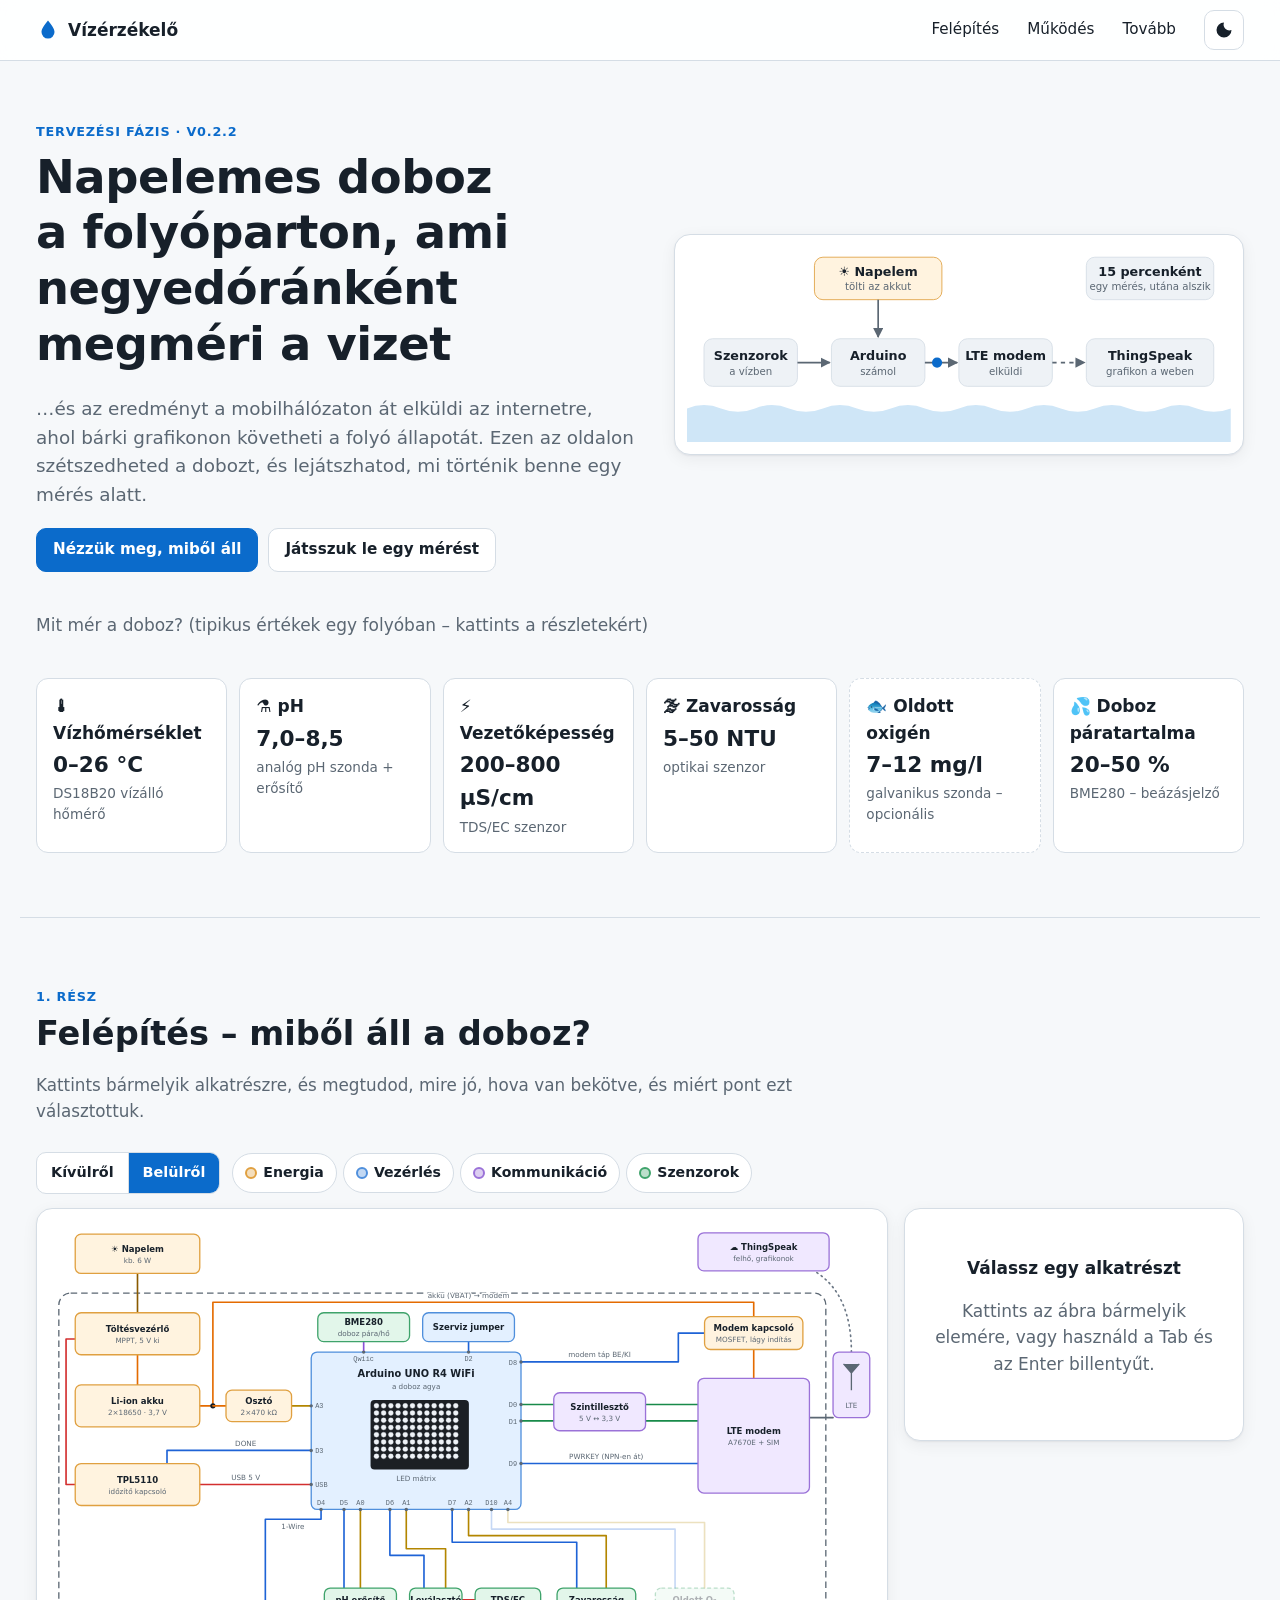
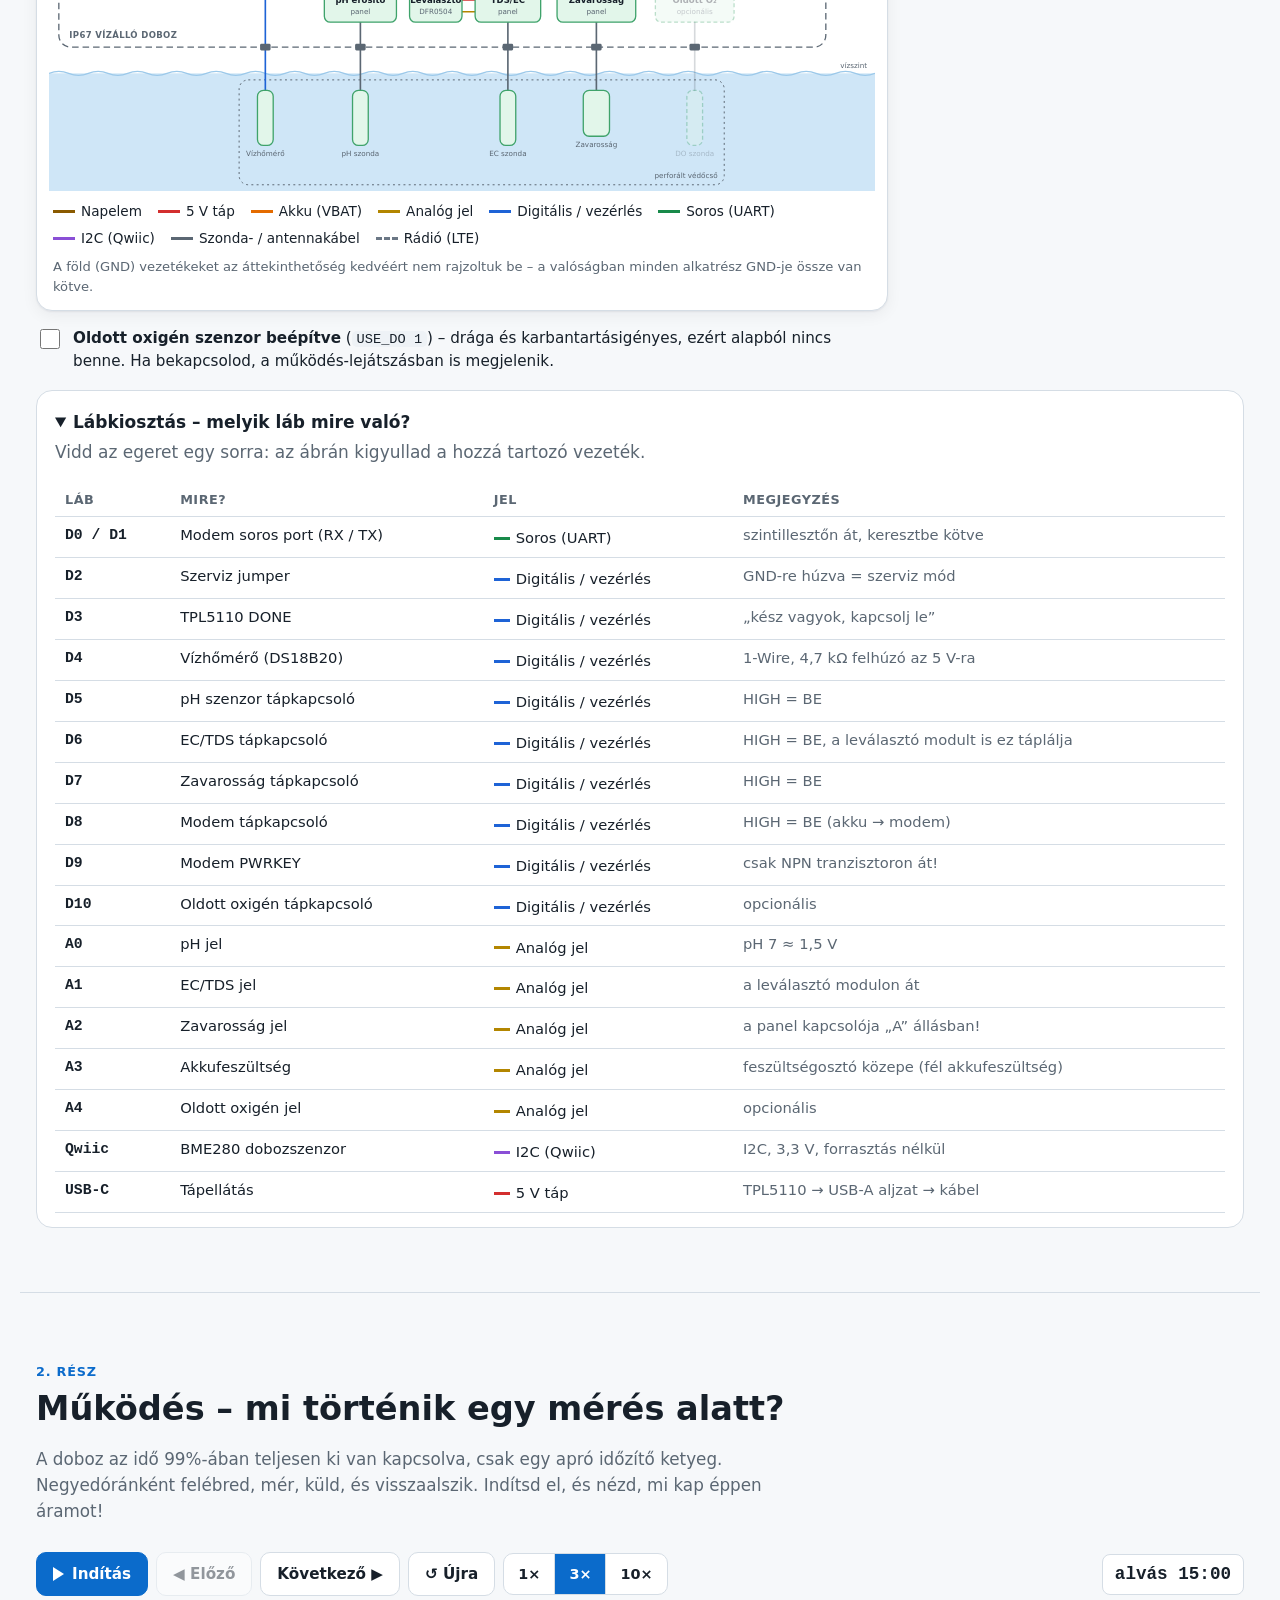
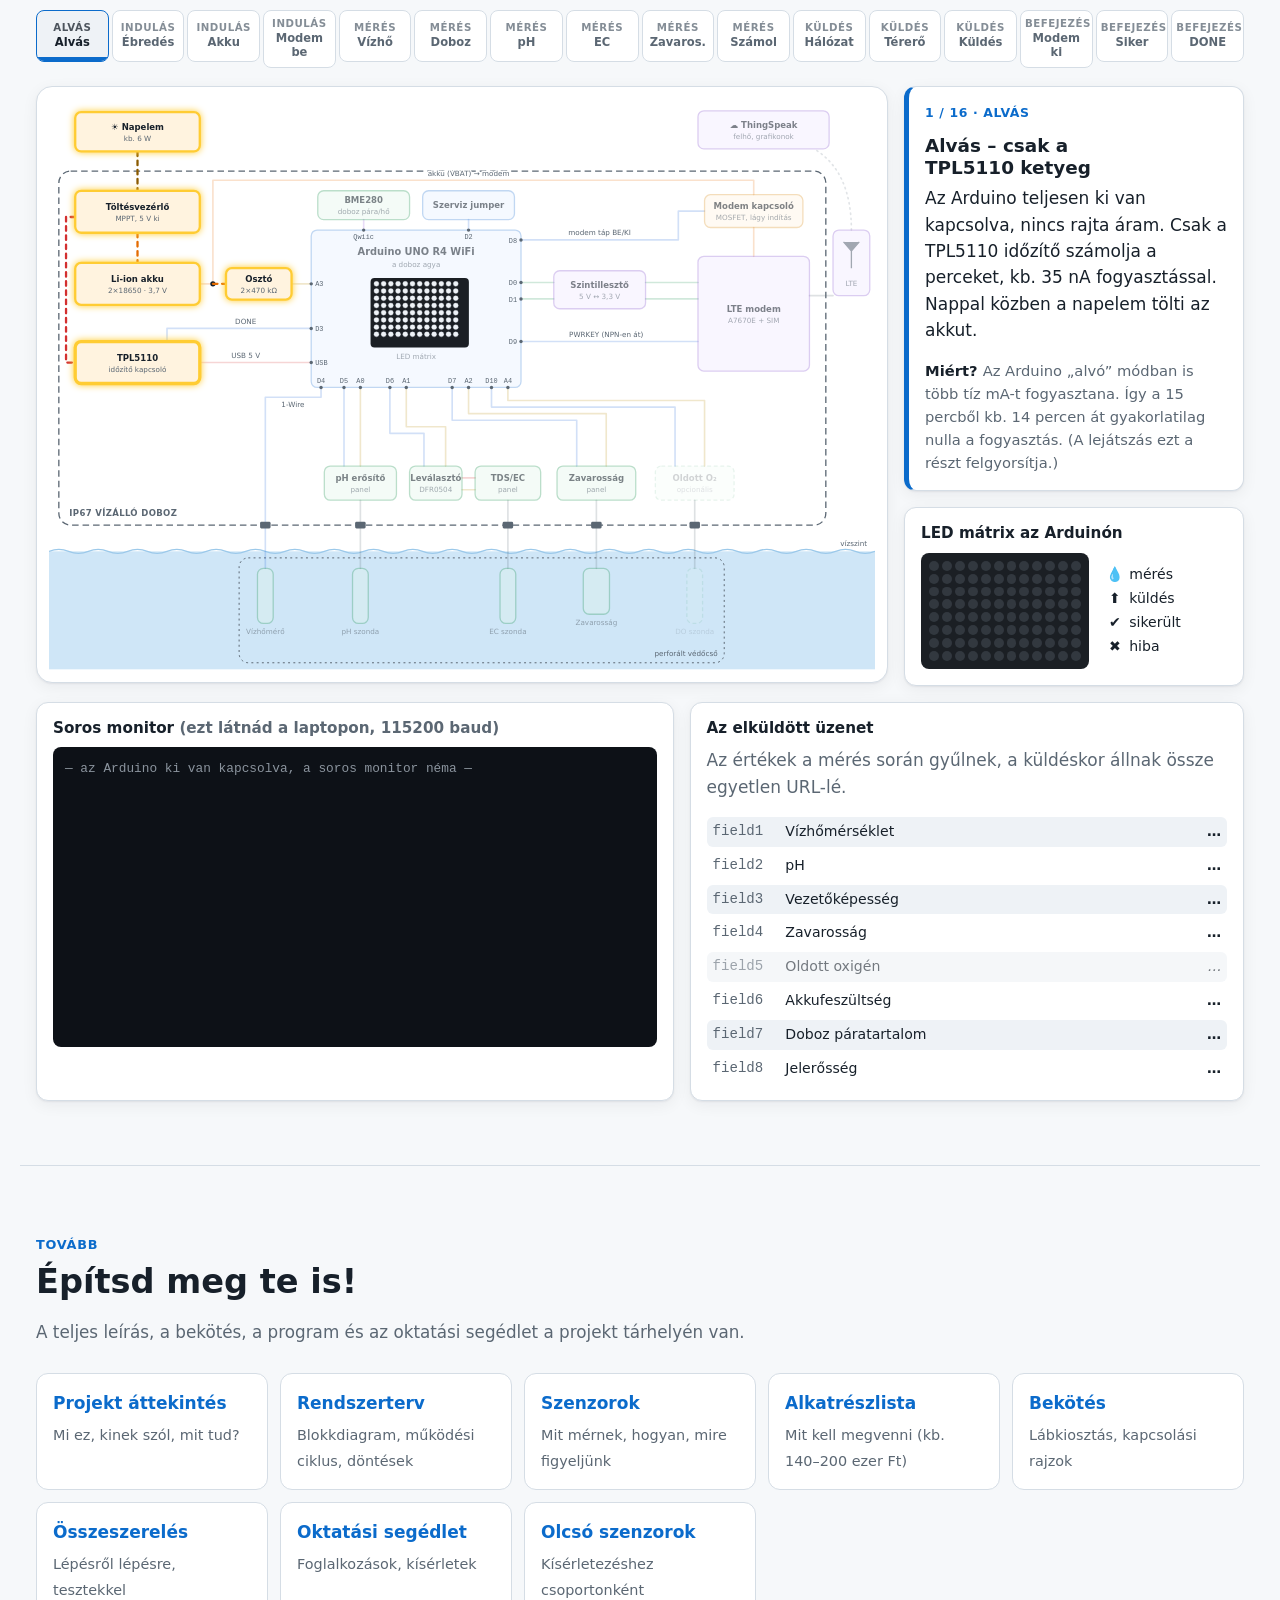
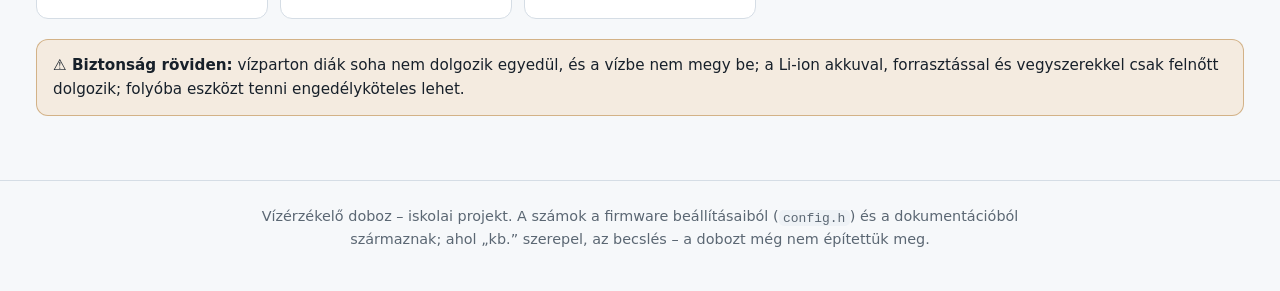
==== weboldal/index.html @ 9658ef3c "Interaktív bemutató weboldal – első változat (MVP) Új weboldal/ mappa: böngészőben futó, build nélkü" ====
<!doctype html>
<html lang="hu">
<head>
  <meta charset="utf-8">
  <meta name="viewport" content="width=device-width, initial-scale=1">
  <title>Vízérzékelő doboz</title>
  <meta name="description" content="Interaktív bemutató: miből áll és hogyan működik a napelemes, mobilhálózaton adatot küldő iskolai vízminőség-mérő doboz.">
  <link rel="stylesheet" href="css/alap.css">
  <link rel="stylesheet" href="css/szakaszok.css">
  <script>
    // A téma beállítása még a rajzolás előtt, hogy ne villanjon.
    try {
      var t = localStorage.getItem("ve-tema");
      if (t === "vilagos" || t === "sotet") document.documentElement.dataset.theme = t === "sotet" ? "dark" : "light";
    } catch (e) { /* privát ablakban nincs tárolás – nem baj */ }
  </script>
</head>
<body>
  <a class="ugras" href="#fotartalom">Ugrás a tartalomra</a>

  <header class="fejlec">
    <div class="fejlec-belso">
      <a class="logo" href="#kezdo" aria-label="Vízérzékelő – kezdőlap">
        <svg viewBox="0 0 24 24" aria-hidden="true"><path d="M12 2.5c-3.2 4.2-6.5 8-6.5 11.6A6.5 6.5 0 0 0 12 20.6a6.5 6.5 0 0 0 6.5-6.5C18.5 10.5 15.2 6.7 12 2.5z"/></svg>
        <span>Vízérzékelő</span>
      </a>
      <nav class="menu" aria-label="Fő menü">
        <a href="#felepites">Felépítés</a>
        <a href="#mukodes">Működés</a>
        <a href="#tovabb">Tovább</a>
      </nav>
      <button class="tema-gomb" id="tema-gomb" type="button" aria-label="Világos / sötét téma váltása">
        <svg viewBox="0 0 24 24" aria-hidden="true"><path d="M12 3a9 9 0 1 0 9 9 7 7 0 0 1-9-9z"/></svg>
      </button>
    </div>
  </header>

  <main id="fotartalom">

    <!-- ===================== 1. KEZDŐLAP ===================== -->
    <section id="kezdo" class="szakasz kezdo">
      <div class="kezdo-szoveg">
        <p class="cimke" id="verzio-cimke">Tervezési fázis</p>
        <h1>Napelemes doboz a folyóparton, ami negyedóránként megméri a vizet</h1>
        <p class="bevezeto">
          …és az eredményt a mobilhálózaton át elküldi az internetre, ahol bárki grafikonon
          követheti a folyó állapotát. Ezen az oldalon szétszedheted a dobozt, és lejátszhatod,
          mi történik benne egy mérés alatt.
        </p>
        <div class="gombsor">
          <a class="gomb elsodleges" href="#felepites">Nézzük meg, miből áll</a>
          <a class="gomb" href="#mukodes">Játsszuk le egy mérést</a>
        </div>
      </div>

      <figure class="attekinto" aria-label="Az adatok útja: szenzorok, Arduino, modem, felhő, grafikon">
        <svg viewBox="0 0 640 230" role="img" aria-labelledby="attekinto-cim">
          <title id="attekinto-cim">A szenzorok mérnek, az Arduino feldolgozza, a modem elküldi a felhőbe, ahol grafikon készül. A napelem tölti az akkut.</title>
          <defs>
            <marker id="nyil-a" viewBox="0 0 10 10" refX="9" refY="5" markerWidth="6" markerHeight="6" orient="auto-start-reverse">
              <path d="M0 0 10 5 0 10z" fill="var(--szoveg-halvany)"/>
            </marker>
          </defs>
          <!-- víz -->
          <path class="a-viz" d="M0 190 q20 -8 40 0 t40 0 t40 0 t40 0 t40 0 t40 0 t40 0 t40 0 t40 0 t40 0 t40 0 t40 0 t40 0 t40 0 t40 0 t40 0 V230 H0z"/>
          <!-- lépések -->
          <g class="a-lepes" transform="translate(20 108)">
            <rect width="110" height="56" rx="10"/>
            <text x="55" y="25">Szenzorok</text><text x="55" y="43" class="kicsi">a vízben</text>
          </g>
          <g class="a-lepes" transform="translate(170 108)">
            <rect width="110" height="56" rx="10"/>
            <text x="55" y="25">Arduino</text><text x="55" y="43" class="kicsi">számol</text>
          </g>
          <g class="a-lepes" transform="translate(320 108)">
            <rect width="110" height="56" rx="10"/>
            <text x="55" y="25">LTE modem</text><text x="55" y="43" class="kicsi">elküldi</text>
          </g>
          <g class="a-lepes" transform="translate(470 108)">
            <rect width="150" height="56" rx="10"/>
            <text x="75" y="25">ThingSpeak</text><text x="75" y="43" class="kicsi">grafikon a weben</text>
          </g>
          <path class="a-vonal" d="M130 136 H168" marker-end="url(#nyil-a)"/>
          <path class="a-vonal" d="M280 136 H318" marker-end="url(#nyil-a)"/>
          <path class="a-vonal szaggatott" d="M430 136 H468" marker-end="url(#nyil-a)"/>
          <circle class="a-csepp" r="6" cx="0" cy="0">
            <animateMotion dur="5s" repeatCount="indefinite" path="M75 136 H545"/>
          </circle>
          <!-- energia -->
          <g class="a-lepes energia" transform="translate(150 12)">
            <rect width="150" height="50" rx="10"/>
            <text x="75" y="22">☀ Napelem</text><text x="75" y="39" class="kicsi">tölti az akkut</text>
          </g>
          <path class="a-vonal" d="M225 62 V106" marker-end="url(#nyil-a)"/>
          <g class="a-lepes" transform="translate(470 12)">
            <rect width="150" height="50" rx="10"/>
            <text x="75" y="22">15 percenként</text><text x="75" y="39" class="kicsi">egy mérés, utána alszik</text>
          </g>
        </svg>
      </figure>

      <div class="csempek" id="csempek" aria-label="Mit mér a doboz?"></div>
    </section>

    <!-- ===================== 2. FELÉPÍTÉS ===================== -->
    <section id="felepites" class="szakasz">
      <div class="szakasz-fej">
        <p class="cimke">1. rész</p>
        <h2>Felépítés – miből áll a doboz?</h2>
        <p>Kattints bármelyik alkatrészre, és megtudod, mire jó, hova van bekötve, és miért pont ezt választottuk.</p>
      </div>

      <div class="eszkoztar">
        <div class="valto" role="group" aria-label="Nézet">
          <button type="button" class="valto-gomb" data-nezet="kulso" aria-pressed="false">Kívülről</button>
          <button type="button" class="valto-gomb" data-nezet="belso" aria-pressed="true">Belülről</button>
        </div>
        <div class="retegek" role="group" aria-label="Rétegek kiemelése" id="reteg-gombok"></div>
      </div>

      <div class="felepites-racs">
        <div class="abra-keret">
          <div id="abra-belso" class="abra"></div>
          <div id="abra-kulso" class="abra" hidden></div>
          <div class="kulso-vezerlo" id="kulso-vezerlo" hidden>
            <label for="vizszint">Vízszint</label>
            <input type="range" id="vizszint" min="0" max="100" value="20">
            <output id="vizszint-ki" for="vizszint">normál</output>
          </div>
          <p class="gorgetes-tipp" aria-hidden="true">Az ábra oldalra görgethető ↔</p>
          <div class="jelmagyarazat" id="jelmagyarazat" aria-label="Vezetékek színkódja"></div>
          <p class="megjegyzes" id="gnd-megjegyzes">A föld (GND) vezetékeket az áttekinthetőség kedvéért nem rajzoltuk be – a valóságban minden alkatrész GND-je össze van kötve.</p>
        </div>

        <aside class="kartya" id="kartya" aria-live="polite">
          <div class="kartya-ures">
            <svg viewBox="0 0 24 24" aria-hidden="true"><path d="M9 3v2H7a2 2 0 0 0-2 2v2H3v2h2v2H3v2h2v2a2 2 0 0 0 2 2h2v2h2v-2h2v2h2v-2h2a2 2 0 0 0 2-2v-2h2v-2h-2v-2h2V9h-2V7a2 2 0 0 0-2-2h-2V3h-2v2h-2V3H9zm-2 4h10v10H7V7z"/></svg>
            <p><strong>Válassz egy alkatrészt</strong> az ábrán.</p>
            <p class="halvany">Billentyűzettel: Tab, majd Enter.</p>
          </div>
        </aside>
      </div>

      <label class="kapcsolo-sor">
        <input type="checkbox" id="use-do">
        <span><strong>Oldott oxigén szenzor beépítve</strong> (<code>USE_DO 1</code>) – drága és karbantartásigényes, ezért alapból nincs benne. Ha bekapcsolod, a működés-lejátszásban is megjelenik.</span>
      </label>

      <details class="labkiosztas" open>
        <summary>Lábkiosztás – melyik láb mire való?</summary>
        <p class="halvany">Vidd az egeret egy sorra: az ábrán kigyullad a hozzá tartozó vezeték.</p>
        <div class="tabla-keret">
          <table id="lab-tabla">
            <thead><tr><th scope="col">Láb</th><th scope="col">Mire?</th><th scope="col">Jel</th><th scope="col">Megjegyzés</th></tr></thead>
            <tbody></tbody>
          </table>
        </div>
      </details>
    </section>

    <!-- ===================== 3. MŰKÖDÉS ===================== -->
    <section id="mukodes" class="szakasz">
      <div class="szakasz-fej">
        <p class="cimke">2. rész</p>
        <h2>Működés – mi történik egy mérés alatt?</h2>
        <p>A doboz az idő 99%-ában teljesen ki van kapcsolva, csak egy apró időzítő ketyeg. Negyedóránként felébred, mér, küld, és visszaalszik. Indítsd el, és nézd, mi kap éppen áramot!</p>
      </div>

      <div class="lejatszo" id="lejatszo">
        <div class="lejatszo-gombok">
          <button type="button" class="gomb elsodleges" id="lj-inditas"><span class="ikon-play" aria-hidden="true"></span><span class="felirat">Indítás</span></button>
          <button type="button" class="gomb" id="lj-vissza" aria-label="Előző lépés">◀ Előző</button>
          <button type="button" class="gomb" id="lj-elore" aria-label="Következő lépés">Következő ▶</button>
          <button type="button" class="gomb" id="lj-ujra" aria-label="Újrakezdés">↺ Újra</button>
          <div class="valto sebesseg" role="group" aria-label="Sebesség">
            <button type="button" class="valto-gomb" data-seb="1" aria-pressed="false">1×</button>
            <button type="button" class="valto-gomb" data-seb="3" aria-pressed="true">3×</button>
            <button type="button" class="valto-gomb" data-seb="10" aria-pressed="false">10×</button>
          </div>
          <div class="ido" aria-live="off" title="Az ébredés óta eltelt idő"><span id="lj-ido">0,0 s</span></div>
        </div>

        <ol class="idovonal" id="idovonal" aria-label="A mérési ciklus lépései"></ol>

        <div class="lejatszo-racs">
          <div class="abra-keret">
            <div id="abra-mukodes" class="abra"></div>
            <p class="gorgetes-tipp" aria-hidden="true">Az ábra oldalra görgethető ↔</p>
          </div>

          <div class="lejatszo-oldal">
            <div class="lepes-leiras" id="lepes-leiras" aria-live="polite"></div>

            <div class="panel">
              <h3>LED mátrix az Arduinón</h3>
              <div class="ledmatrix-sor">
                <div id="ledmatrix" class="ledmatrix" role="img" aria-label="LED mátrix: üres"></div>
                <ul class="ikon-jelmagyarazat">
                  <li><span>💧</span> mérés</li>
                  <li><span>⬆</span> küldés</li>
                  <li><span>✔</span> sikerült</li>
                  <li><span>✖</span> hiba</li>
                </ul>
              </div>
            </div>
          </div>
        </div>

        <div class="lejatszo-also">
          <div class="panel soros">
            <h3>Soros monitor <span class="halvany">(ezt látnád a laptopon, 115200 baud)</span></h3>
            <pre id="soros" class="soros-kepernyo" tabindex="0" aria-label="Soros monitor kimenete"></pre>
          </div>
          <div class="panel uzenet">
            <h3>Az elküldött üzenet</h3>
            <p class="halvany" id="uzenet-allapot">A mérés végén áll össze.</p>
            <code id="uzenet-url" class="url"></code>
            <ul id="uzenet-mezok" class="mezok"></ul>
          </div>
        </div>
      </div>
    </section>

    <!-- ===================== 4. TOVÁBB ===================== -->
    <section id="tovabb" class="szakasz tovabb">
      <div class="szakasz-fej">
        <p class="cimke">Tovább</p>
        <h2>Építsd meg te is!</h2>
        <p>A teljes leírás, a bekötés, a program és az oktatási segédlet a projekt tárhelyén van.</p>
      </div>
      <div class="link-racs" id="link-racs"></div>
      <div class="biztonsag">
        <strong>⚠ Biztonság röviden:</strong>
        vízparton diák soha nem dolgozik egyedül, és a vízbe nem megy be; a Li-ion akkuval,
        forrasztással és vegyszerekkel csak felnőtt dolgozik; folyóba eszközt tenni engedélyköteles lehet.
      </div>
    </section>
  </main>

  <footer class="lablec">
    <p>Vízérzékelő doboz – iskolai projekt. A számok a firmware beállításaiból (<code>config.h</code>) és a dokumentációból származnak; ahol „kb.” szerepel, az becslés – a dobozt még nem építettük meg.</p>
  </footer>

  <!-- Sima szkriptek (nem modulok), hogy az oldal fájlból megnyitva is működjön. -->
  <script src="js/segedek.js"></script>
  <script src="js/adatok/konstansok.js"></script>
  <script src="js/adatok/komponensek.js"></script>
  <script src="js/adatok/ciklus.js"></script>
  <script src="js/komponensek/abra.js"></script>
  <script src="js/komponensek/allomas.js"></script>
  <script src="js/komponensek/ledmatrix.js"></script>
  <script src="js/szakaszok/felepites.js"></script>
  <script src="js/szakaszok/mukodes.js"></script>
  <script src="js/main.js"></script>
</body>
</html>
---- weboldal/css/alap.css ----
/* =====================================================================
   Alap: színek (változók), betűk, általános elemek, világos/sötét téma
   ===================================================================== */
:root {
  --hatter: #f6f8fa;
  --felulet: #ffffff;
  --felulet-2: #eef2f6;
  --szoveg: #17202a;
  --szoveg-halvany: #5b6773;
  --keret: #d5dde5;
  --kiemelt: #0b6bcb;        /* fő akcentus: víz-kék */
  --kiemelt-szoveg: #ffffff;
  --viz: #cfe6f7;
  --viz-sotet: #9cc9ea;
  --meder: #c9b48f;
  --siker: #1f8a4c;
  --hiba: #c62828;
  --figyelem: #a15c00;

  /* vezetéktípusok (a hardware/bekotes.md színkódja alapján) */
  --v-napelem: #8a5a00;
  --v-5v: #d32f2f;
  --v-vbat: #e46b00;
  --v-analog: #b38600;
  --v-digitalis: #1e63d6;
  --v-uart: #188a4a;
  --v-i2c: #8a4fd6;
  --v-radio: #6b7785;

  /* alkatrész-rétegek */
  --r-energia: #fff3df;
  --r-energia-k: #e0a040;
  --r-vezerles: #e3f0ff;
  --r-vezerles-k: #4f8fdc;
  --r-kommunikacio: #f0e8ff;
  --r-kommunikacio-k: #9b72d8;
  --r-szenzor: #e2f6ea;
  --r-szenzor-k: #3fa36b;

  --aktiv: #ffcc33;
  --arnyek: 0 1px 2px rgba(16, 24, 40, .06), 0 4px 16px rgba(16, 24, 40, .06);
  --kerekites: 12px;
  --betu: system-ui, -apple-system, "Segoe UI", Roboto, "Helvetica Neue", Arial, sans-serif;
  --kod: ui-monospace, "Cascadia Mono", Consolas, "Liberation Mono", Menlo, monospace;
  color-scheme: light;
}

@media (prefers-color-scheme: dark) {
  :root:not([data-theme="light"]) {
    --hatter: #0f141a;
    --felulet: #161d25;
    --felulet-2: #1d2630;
    --szoveg: #e6edf3;
    --szoveg-halvany: #9aa7b4;
    --keret: #2c3845;
    --kiemelt: #4da3ff;
    --kiemelt-szoveg: #06121f;
    --viz: #123049;
    --viz-sotet: #1c4a6e;
    --meder: #4a3f2c;
    --siker: #4cc38a;
    --hiba: #ff6b6b;
    --figyelem: #f0b44c;
    --v-napelem: #d6a24a;
    --v-5v: #ff6b6b;
    --v-vbat: #ff9a3c;
    --v-analog: #f2cc3d;
    --v-digitalis: #5c9dff;
    --v-uart: #46c983;
    --v-i2c: #b48cff;
    --v-radio: #8b97a5;
    --r-energia: #2e2412;
    --r-energia-k: #b9822e;
    --r-vezerles: #14243a;
    --r-vezerles-k: #4f8fdc;
    --r-kommunikacio: #241a38;
    --r-kommunikacio-k: #9b72d8;
    --r-szenzor: #11291c;
    --r-szenzor-k: #3fa36b;
    --aktiv: #ffd54a;
    --arnyek: 0 1px 2px rgba(0, 0, 0, .3), 0 4px 16px rgba(0, 0, 0, .25);
    color-scheme: dark;
  }
}
:root[data-theme="dark"] {
  --hatter: #0f141a;
  --felulet: #161d25;
  --felulet-2: #1d2630;
  --szoveg: #e6edf3;
  --szoveg-halvany: #9aa7b4;
  --keret: #2c3845;
  --kiemelt: #4da3ff;
  --kiemelt-szoveg: #06121f;
  --viz: #123049;
  --viz-sotet: #1c4a6e;
  --meder: #4a3f2c;
  --siker: #4cc38a;
  --hiba: #ff6b6b;
  --figyelem: #f0b44c;
  --v-napelem: #d6a24a;
  --v-5v: #ff6b6b;
  --v-vbat: #ff9a3c;
  --v-analog: #f2cc3d;
  --v-digitalis: #5c9dff;
  --v-uart: #46c983;
  --v-i2c: #b48cff;
  --v-radio: #8b97a5;
  --r-energia: #2e2412;
  --r-energia-k: #b9822e;
  --r-vezerles: #14243a;
  --r-vezerles-k: #4f8fdc;
  --r-kommunikacio: #241a38;
  --r-kommunikacio-k: #9b72d8;
  --r-szenzor: #11291c;
  --r-szenzor-k: #3fa36b;
  --aktiv: #ffd54a;
  --arnyek: 0 1px 2px rgba(0, 0, 0, .3), 0 4px 16px rgba(0, 0, 0, .25);
  color-scheme: dark;
}

*, *::before, *::after { box-sizing: border-box; }
html { scroll-behavior: smooth; scroll-padding-top: 72px; -webkit-text-size-adjust: 100%; }
@media (prefers-reduced-motion: reduce) { html { scroll-behavior: auto; } }

body {
  margin: 0;
  background: var(--hatter);
  color: var(--szoveg);
  font-family: var(--betu);
  font-size: 17px;
  line-height: 1.55;
  overflow-x: hidden;
}

h1, h2, h3 { line-height: 1.2; margin: 0 0 .5em; text-wrap: balance; }
h1 { font-size: clamp(1.8rem, 4.2vw, 2.9rem); letter-spacing: -.01em; }
h2 { font-size: clamp(1.5rem, 3vw, 2.1rem); }
h3 { font-size: 1.05rem; }
p { margin: 0 0 1em; }
a { color: var(--kiemelt); }
code { font-family: var(--kod); font-size: .9em; background: var(--felulet-2); padding: .05em .35em; border-radius: 5px; }
.halvany { color: var(--szoveg-halvany); }
[hidden] { display: none !important; }

:focus-visible { outline: 3px solid var(--kiemelt); outline-offset: 2px; border-radius: 4px; }

.ugras { position: absolute; left: -999px; top: 8px; background: var(--felulet); padding: 8px 12px; z-index: 100; }
.ugras:focus { left: 8px; }

/* ---------- fejléc ---------- */
.fejlec {
  position: sticky; top: 0; z-index: 50;
  background: color-mix(in srgb, var(--felulet) 88%, transparent);
  backdrop-filter: blur(8px);
  border-bottom: 1px solid var(--keret);
}
.fejlec-belso {
  max-width: 1240px; margin: 0 auto; padding: 10px 16px;
  display: flex; align-items: center; gap: 16px;
}
.logo { display: flex; align-items: center; gap: 8px; font-weight: 700; color: var(--szoveg); text-decoration: none; }
.logo svg { width: 24px; height: 24px; fill: var(--kiemelt); }
.menu { display: flex; gap: 4px; margin-left: auto; overflow-x: auto; }
.menu a {
  color: var(--szoveg); text-decoration: none; padding: 8px 12px; border-radius: 8px; white-space: nowrap; font-size: .95rem;
}
.menu a:hover, .menu a.aktiv { background: var(--felulet-2); }
.menu a.aktiv { color: var(--kiemelt); font-weight: 600; }
.tema-gomb {
  border: 1px solid var(--keret); background: var(--felulet); color: var(--szoveg);
  width: 40px; height: 40px; border-radius: 10px; display: grid; place-items: center; cursor: pointer; flex: none;
}
.tema-gomb svg { width: 20px; height: 20px; fill: currentColor; }

/* ---------- szakaszok ---------- */
.szakasz { max-width: 1240px; margin: 0 auto; padding: 64px 16px; }
.szakasz + .szakasz { border-top: 1px solid var(--keret); }
.szakasz-fej { max-width: 760px; margin-bottom: 28px; }
.szakasz-fej p:last-child { color: var(--szoveg-halvany); font-size: 1.05rem; }
.cimke {
  display: inline-block; font-size: .8rem; font-weight: 700; letter-spacing: .06em; text-transform: uppercase;
  color: var(--kiemelt); margin-bottom: .6em;
}

/* ---------- gombok ---------- */
.gomb {
  display: inline-flex; align-items: center; gap: 8px; justify-content: center;
  min-height: 44px; padding: 8px 16px; border-radius: 10px;
  border: 1px solid var(--keret); background: var(--felulet); color: var(--szoveg);
  font: inherit; font-size: .95rem; font-weight: 600; text-decoration: none; cursor: pointer;
}
.gomb:hover { background: var(--felulet-2); }
.gomb.elsodleges { background: var(--kiemelt); border-color: var(--kiemelt); color: var(--kiemelt-szoveg); }
.gomb.elsodleges:hover { filter: brightness(1.08); }
.gomb:disabled { opacity: .45; cursor: default; }
.gombsor { display: flex; flex-wrap: wrap; gap: 10px; }

.valto { display: inline-flex; border: 1px solid var(--keret); border-radius: 10px; overflow: hidden; background: var(--felulet); }
.valto-gomb {
  border: 0; background: transparent; color: var(--szoveg); font: inherit; font-size: .9rem; font-weight: 600;
  padding: 8px 14px; min-height: 40px; cursor: pointer;
}
.valto-gomb + .valto-gomb { border-left: 1px solid var(--keret); }
.valto-gomb[aria-pressed="true"] { background: var(--kiemelt); color: var(--kiemelt-szoveg); }

.panel {
  background: var(--felulet); border: 1px solid var(--keret); border-radius: var(--kerekites);
  padding: 16px; box-shadow: var(--arnyek);
}
.panel h3 { font-size: .95rem; margin-bottom: 10px; }

/* ---------- lábléc ---------- */
.lablec { border-top: 1px solid var(--keret); padding: 24px 16px 40px; text-align: center; color: var(--szoveg-halvany); font-size: .9rem; }
.lablec p { max-width: 760px; margin: 0 auto; }
---- weboldal/css/szakaszok.css ----
/* =====================================================================
   Szakaszok: kezdőlap, felépítés ábra, alkatrész-kártya, lejátszó
   ===================================================================== */

/* ---------- kezdőlap ---------- */
.kezdo { display: grid; grid-template-columns: 1.05fr 1fr; gap: 40px; align-items: center; padding-top: 56px; }
.bevezeto { font-size: 1.15rem; color: var(--szoveg-halvany); max-width: 36em; }
.attekinto { margin: 0; background: var(--felulet); border: 1px solid var(--keret); border-radius: 16px; padding: 12px; box-shadow: var(--arnyek); }
.attekinto svg { width: 100%; height: auto; display: block; }
.a-lepes rect { fill: var(--felulet-2); stroke: var(--keret); }
.a-lepes.energia rect { fill: var(--r-energia); stroke: var(--r-energia-k); }
.a-lepes text { text-anchor: middle; font-size: 15px; font-weight: 700; fill: var(--szoveg); }
.a-lepes text.kicsi { font-size: 12px; font-weight: 400; fill: var(--szoveg-halvany); }
.a-vonal { stroke: var(--szoveg-halvany); stroke-width: 2; fill: none; }
.a-vonal.szaggatott { stroke-dasharray: 5 5; }
.a-viz { fill: var(--viz); }
.a-csepp { fill: var(--kiemelt); }
@media (prefers-reduced-motion: reduce) { .a-csepp { display: none; } }

.csempek { grid-column: 1 / -1; display: grid; grid-template-columns: repeat(auto-fit, minmax(170px, 1fr)); gap: 12px; }
.csempe {
  display: flex; flex-direction: column; gap: 2px; text-align: left;
  background: var(--felulet); border: 1px solid var(--keret); border-radius: var(--kerekites);
  padding: 14px 16px; cursor: pointer; font: inherit; color: var(--szoveg);
}
.csempe:hover { border-color: var(--kiemelt); }
.csempe .ertek { font-size: 1.35rem; font-weight: 700; }
.csempe .nev { font-weight: 600; }
.csempe .mivel { font-size: .85rem; color: var(--szoveg-halvany); }
.csempe.opcionalis { border-style: dashed; }

/* ---------- eszköztár ---------- */
.eszkoztar { display: flex; flex-wrap: wrap; gap: 12px; align-items: center; margin-bottom: 14px; }
.retegek { display: flex; flex-wrap: wrap; gap: 6px; }
.reteg-gomb {
  display: inline-flex; align-items: center; gap: 6px; min-height: 40px; padding: 6px 12px; border-radius: 999px;
  border: 1px solid var(--keret); background: var(--felulet); color: var(--szoveg); font: inherit; font-size: .88rem; font-weight: 600; cursor: pointer;
}
.reteg-gomb .potty { width: 12px; height: 12px; border-radius: 50%; border: 2px solid; }
.reteg-gomb[aria-pressed="true"] { border-color: var(--szoveg); background: var(--felulet-2); }

/* ---------- felépítés rács ---------- */
.felepites-racs { display: grid; grid-template-columns: minmax(0, 1fr) 340px; gap: 16px; align-items: start; }
.abra-keret {
  background: var(--felulet); border: 1px solid var(--keret); border-radius: 16px; padding: 12px; box-shadow: var(--arnyek);
  min-width: 0;
}
.abra { width: 100%; overflow-x: auto; }
.abra svg { width: 100%; height: auto; display: block; min-width: 640px; }
.megjegyzes { font-size: .82rem; color: var(--szoveg-halvany); margin: 8px 4px 0; }

.jelmagyarazat { display: flex; flex-wrap: wrap; gap: 6px 16px; margin: 10px 4px 0; font-size: .85rem; }
.jelmagyarazat span { display: inline-flex; align-items: center; gap: 6px; }
.jelmagyarazat i { width: 22px; height: 0; border-top: 3px solid; display: inline-block; }
.jelmagyarazat i.szaggatott { border-top-style: dashed; }

.kulso-vezerlo { display: flex; align-items: center; gap: 10px; margin: 10px 4px 0; font-size: .9rem; }
.kulso-vezerlo input { flex: 1; max-width: 280px; accent-color: var(--kiemelt); }
.kulso-vezerlo output { min-width: 9em; font-weight: 600; }

/* ---------- SVG ábra elemei ---------- */
.abra-svg { font-family: var(--betu); }
.abra-svg .doboz-keret { fill: none; stroke: var(--szoveg-halvany); stroke-width: 2; stroke-dasharray: 10 6; }
.abra-svg .doboz-felirat { font-size: 13px; font-weight: 700; fill: var(--szoveg-halvany); letter-spacing: .04em; }
.abra-svg .viz { fill: var(--viz); }
.abra-svg .viz-hullam { fill: none; stroke: var(--viz-sotet); stroke-width: 2; }
.abra-svg .cso { fill: none; stroke: var(--szoveg-halvany); stroke-width: 1.5; stroke-dasharray: 3 5; }
.abra-svg .felirat-kicsi { font-size: 11px; fill: var(--szoveg-halvany); }
.abra-svg .szonda { fill: var(--felulet-2); stroke: var(--szoveg-halvany); stroke-width: 1.5; }
.abra-svg .tomszelence { fill: var(--szoveg-halvany); }

.komp { cursor: pointer; }
.komp .komp-test { stroke-width: 2; rx: 9; transition: stroke-width .15s, opacity .2s; }
.komp[data-reteg="energia"] .komp-test { fill: var(--r-energia); stroke: var(--r-energia-k); }
.komp[data-reteg="vezerles"] .komp-test { fill: var(--r-vezerles); stroke: var(--r-vezerles-k); }
.komp[data-reteg="kommunikacio"] .komp-test { fill: var(--r-kommunikacio); stroke: var(--r-kommunikacio-k); }
.komp[data-reteg="szenzor"] .komp-test { fill: var(--r-szenzor); stroke: var(--r-szenzor-k); }
.komp.opcionalis .komp-test { stroke-dasharray: 6 4; }
.komp .komp-nev { font-size: 13px; font-weight: 700; fill: var(--szoveg); pointer-events: none; }
.komp .komp-al { font-size: 11px; fill: var(--szoveg-halvany); pointer-events: none; }
.komp:hover .komp-test, .komp:focus-visible .komp-test { stroke-width: 3.5; }
.komp:focus { outline: none; }
.komp:focus-visible .komp-test { stroke: var(--kiemelt); }
.komp.kivalasztott .komp-test { stroke: var(--kiemelt); stroke-width: 4; }
.komp.kikapcsolt-opcio { opacity: .35; }

.lab-felirat { font-size: 10.5px; font-family: var(--kod); fill: var(--szoveg-halvany); pointer-events: none; }
.lab-pont { fill: var(--szoveg-halvany); }
.csomopont { fill: var(--szoveg); }

.vezetek { fill: none; stroke-width: 2.5; stroke-linejoin: round; stroke-linecap: round; transition: stroke-width .15s, opacity .2s; }
.vezetek.napelem { stroke: var(--v-napelem); }
.vezetek.t5v { stroke: var(--v-5v); }
.vezetek.vbat { stroke: var(--v-vbat); }
.vezetek.analog { stroke: var(--v-analog); }
.vezetek.digitalis { stroke: var(--v-digitalis); }
.vezetek.uart { stroke: var(--v-uart); }
.vezetek.i2c { stroke: var(--v-i2c); }
.vezetek.radio { stroke: var(--v-radio); stroke-dasharray: 2 6; }
.vezetek.kabel { stroke: var(--szoveg-halvany); }
.vezetek.kiemelt { stroke-width: 6; }
.vezetek-fogo { fill: none; stroke: transparent; stroke-width: 14; cursor: pointer; pointer-events: stroke; }

/* rétegszűrés: ami nem tartozik a kiválasztott réteghez, elhalványul */
.abra-svg.szurt .komp:not(.reteg-latszik), .abra-svg.szurt .vezetek:not(.reteg-latszik) { opacity: .15; }
.abra-svg.szurt .lab-felirat { opacity: .4; }

/* a lejátszóban: mi kap áramot? */
.abra-svg.lejatszas .komp .komp-test { opacity: .35; }
.abra-svg.lejatszas .komp.bekapcsolva .komp-test { opacity: 1; filter: drop-shadow(0 0 6px var(--aktiv)); stroke: var(--aktiv); stroke-width: 3.5; }
.abra-svg.lejatszas .komp.dolgozik .komp-test { stroke-width: 5; }
.abra-svg.lejatszas .komp .komp-nev, .abra-svg.lejatszas .komp .komp-al { opacity: .55; }
.abra-svg.lejatszas .komp.bekapcsolva .komp-nev, .abra-svg.lejatszas .komp.bekapcsolva .komp-al { opacity: 1; }
.abra-svg.lejatszas .vezetek { opacity: .2; }
.abra-svg.lejatszas .vezetek.aram { opacity: 1; stroke-dasharray: 7 7; animation: folyik .7s linear infinite; stroke-width: 3.5; }
.abra-svg.lejatszas .vezetek.radio.aram { stroke-dasharray: 2 6; animation-duration: .4s; }
@keyframes folyik { to { stroke-dashoffset: -14; } }
@media (prefers-reduced-motion: reduce) {
  .abra-svg.lejatszas .vezetek.aram { animation: none; stroke-dasharray: none; }
}
.abra-svg .matrix-led { fill: var(--felulet-2); stroke: var(--keret); stroke-width: .5; }
.abra-svg .matrix-led.eg { fill: #ff4b3e; stroke: #ff4b3e; }

/* ---------- alkatrész-kártya ---------- */
.kartya {
  position: sticky; top: 76px;
  background: var(--felulet); border: 1px solid var(--keret); border-radius: 16px; box-shadow: var(--arnyek);
  padding: 18px; min-height: 220px; max-height: calc(100vh - 96px); overflow-y: auto;
}
.kartya-ures { text-align: center; padding: 28px 8px; color: var(--szoveg); }
.kartya-ures svg { width: 44px; height: 44px; fill: var(--szoveg-halvany); opacity: .6; }
.kartya-fej { display: flex; gap: 10px; align-items: flex-start; justify-content: space-between; }
.kartya h3 { font-size: 1.2rem; margin-bottom: 2px; }
.kartya .tipus { font-size: .88rem; color: var(--szoveg-halvany); margin-bottom: 12px; }
.kartya .zar { border: 0; background: transparent; color: var(--szoveg-halvany); font-size: 1.4rem; line-height: 1; cursor: pointer; width: 36px; height: 36px; border-radius: 8px; flex: none; }
.kartya .zar:hover { background: var(--felulet-2); }
.kartya .mire { font-size: 1.02rem; }
.kartya h4 { font-size: .8rem; text-transform: uppercase; letter-spacing: .05em; color: var(--szoveg-halvany); margin: 14px 0 6px; }
.kartya ul { margin: 0; padding-left: 1.1em; }
.kartya li { margin-bottom: 4px; }
.kartya .labak { display: flex; flex-wrap: wrap; gap: 6px; }
.kartya .lab { font-family: var(--kod); font-size: .82rem; padding: 3px 8px; border-radius: 6px; background: var(--felulet-2); border-left: 4px solid var(--szoveg-halvany); }
.kartya .reteg-jel { font-size: .75rem; font-weight: 700; padding: 3px 8px; border-radius: 999px; white-space: nowrap; }
.kartya .figyelem { background: color-mix(in srgb, var(--figyelem) 14%, transparent); border-left: 4px solid var(--figyelem); padding: 8px 10px; border-radius: 6px; font-size: .92rem; }
.kartya .linkek { display: flex; flex-wrap: wrap; gap: 8px; margin-top: 14px; }
.kartya .linkek a { font-size: .88rem; }

/* ---------- USE_DO kapcsoló ---------- */
.kapcsolo-sor { display: flex; gap: 10px; align-items: flex-start; margin: 16px 0; font-size: .95rem; cursor: pointer; max-width: 820px; }
.kapcsolo-sor input { width: 20px; height: 20px; margin-top: 2px; accent-color: var(--kiemelt); flex: none; }

/* ---------- lábkiosztás ---------- */
.labkiosztas { margin-top: 8px; background: var(--felulet); border: 1px solid var(--keret); border-radius: 16px; padding: 14px 18px; }
.labkiosztas summary { font-weight: 700; cursor: pointer; padding: 4px 0; }
.tabla-keret { overflow-x: auto; }
#lab-tabla { border-collapse: collapse; width: 100%; font-size: .92rem; }
#lab-tabla th, #lab-tabla td { text-align: left; padding: 7px 10px; border-bottom: 1px solid var(--keret); vertical-align: top; }
#lab-tabla th { font-size: .8rem; text-transform: uppercase; letter-spacing: .04em; color: var(--szoveg-halvany); }
#lab-tabla td:first-child { font-family: var(--kod); font-weight: 700; white-space: nowrap; }
#lab-tabla tbody tr { cursor: pointer; }
#lab-tabla tbody tr:hover, #lab-tabla tbody tr.kiemelt, #lab-tabla tbody tr:focus-visible { background: var(--felulet-2); }
#lab-tabla .jel { display: inline-flex; align-items: center; gap: 6px; white-space: nowrap; }
#lab-tabla .jel i { width: 16px; height: 0; border-top: 3px solid; }

/* ---------- lejátszó ---------- */
.lejatszo-gombok { display: flex; flex-wrap: wrap; gap: 8px; align-items: center; margin-bottom: 14px; }
.lejatszo-gombok .ido { margin-left: auto; font-family: var(--kod); font-size: 1.1rem; font-weight: 700; padding: 6px 12px; border-radius: 8px; background: var(--felulet); border: 1px solid var(--keret); }
.ikon-play { width: 0; height: 0; border-left: 11px solid currentColor; border-top: 7px solid transparent; border-bottom: 7px solid transparent; }
.ikon-play.szunet { width: 11px; height: 14px; border: 0; border-left: 4px solid currentColor; border-right: 4px solid currentColor; }

.idovonal { list-style: none; margin: 0 0 14px; padding: 0; display: flex; gap: 3px; overflow-x: auto; padding-bottom: 4px; }
.idovonal li { flex: 1 1 0; min-width: 64px; }
.idovonal button {
  width: 100%; border: 1px solid var(--keret); background: var(--felulet); color: var(--szoveg-halvany);
  font: inherit; font-size: .72rem; font-weight: 600; line-height: 1.2; padding: 6px 4px 8px; border-radius: 8px; cursor: pointer;
  position: relative; overflow: hidden; text-align: center; min-height: 52px;
}
.idovonal button .csik { position: absolute; left: 0; bottom: 0; height: 4px; width: 0; background: var(--kiemelt); }
.idovonal li.kesz button { color: var(--szoveg); }
.idovonal li.kesz button .csik { width: 100%; opacity: .45; }
.idovonal li.most button { border-color: var(--kiemelt); color: var(--szoveg); background: var(--felulet-2); }
.idovonal .fazis { display: block; font-size: .64rem; text-transform: uppercase; letter-spacing: .05em; opacity: .75; margin-bottom: 2px; }

.lejatszo-racs { display: grid; grid-template-columns: minmax(0, 1fr) 340px; gap: 16px; align-items: start; }
.lejatszo-oldal { display: flex; flex-direction: column; gap: 16px; }
.lepes-leiras { background: var(--felulet); border: 1px solid var(--keret); border-left: 5px solid var(--kiemelt); border-radius: var(--kerekites); padding: 16px; box-shadow: var(--arnyek); min-height: 170px; }
.lepes-leiras h3 { font-size: 1.15rem; margin-bottom: 6px; }
.lepes-leiras .lepes-szam { font-size: .78rem; font-weight: 700; color: var(--kiemelt); text-transform: uppercase; letter-spacing: .05em; }
.lepes-leiras .miert { font-size: .92rem; color: var(--szoveg-halvany); margin: 0; }
.lepes-leiras .miert strong { color: var(--szoveg); }

.ledmatrix-sor { display: flex; gap: 16px; align-items: center; }
.ledmatrix { display: grid; grid-template-columns: repeat(12, 1fr); gap: 3px; background: #1b1f24; padding: 8px; border-radius: 8px; width: 168px; flex: none; }
.ledmatrix span { aspect-ratio: 1; border-radius: 50%; background: #32383f; }
.ledmatrix span.eg { background: #ff4b3e; box-shadow: 0 0 6px #ff4b3e; }
.ikon-jelmagyarazat { list-style: none; margin: 0; padding: 0; font-size: .88rem; display: grid; gap: 2px; }
.ikon-jelmagyarazat span { display: inline-block; width: 1.4em; text-align: center; }

.lejatszo-also { display: grid; grid-template-columns: 1.15fr 1fr; gap: 16px; margin-top: 16px; }
.soros-kepernyo {
  margin: 0; height: 300px; overflow: auto; background: #0d1117; color: #c9d1d9; border-radius: 8px; padding: 12px;
  font-family: var(--kod); font-size: .8rem; line-height: 1.5; white-space: pre-wrap; word-break: break-word;
}
.soros-kepernyo .at { color: #79c0ff; }
.soros-kepernyo .valasz { color: #8b949e; }
.soros-kepernyo .ok { color: #56d364; font-weight: 700; }
.soros-kepernyo .hiba { color: #ff7b72; font-weight: 700; }
.soros-kepernyo .uj { animation: feltunik .4s ease-out; }
@keyframes feltunik { from { background: rgba(121, 192, 255, .25); } to { background: transparent; } }

.url { display: block; font-size: .82rem; word-break: break-all; padding: 10px; border-radius: 8px; line-height: 1.6; min-height: 3em; }
.url .mezo { padding: 1px 2px; border-radius: 4px; }
.mezok { list-style: none; margin: 10px 0 0; padding: 0; display: grid; gap: 4px; font-size: .88rem; }
.mezok li { display: grid; grid-template-columns: 4.6em 1fr auto; gap: 8px; padding: 4px 6px; border-radius: 6px; }
.mezok li:nth-child(odd) { background: var(--felulet-2); }
.mezok li .kod { font-family: var(--kod); color: var(--szoveg-halvany); }
.mezok li .ertek { font-weight: 700; font-variant-numeric: tabular-nums; }
.mezok li.hianyzik { opacity: .6; }
.mezok li.hianyzik .ertek { font-weight: 400; font-style: italic; }

/* ---------- tovább ---------- */
.link-racs { display: grid; grid-template-columns: repeat(auto-fit, minmax(230px, 1fr)); gap: 12px; margin-bottom: 20px; }
.link-racs a {
  display: block; padding: 16px; background: var(--felulet); border: 1px solid var(--keret); border-radius: var(--kerekites);
  text-decoration: none; color: var(--szoveg);
}
.link-racs a:hover { border-color: var(--kiemelt); }
.link-racs strong { display: block; color: var(--kiemelt); margin-bottom: 4px; }
.link-racs span { font-size: .9rem; color: var(--szoveg-halvany); }
.biztonsag { background: color-mix(in srgb, var(--figyelem) 12%, var(--felulet)); border: 1px solid color-mix(in srgb, var(--figyelem) 40%, transparent); border-radius: var(--kerekites); padding: 14px 16px; font-size: .95rem; }

/* ---------- keskeny képernyők ---------- */
@media (max-width: 980px) {
  .kezdo { grid-template-columns: 1fr; gap: 28px; }
  .felepites-racs, .lejatszo-racs { grid-template-columns: 1fr; }
  .kartya { position: static; max-height: none; min-height: 0; }
  .lejatszo-also { grid-template-columns: 1fr; }
}
@media (max-width: 600px) {
  body { font-size: 16px; }
  .szakasz { padding: 44px 16px; }
  .menu a { padding: 8px; font-size: .9rem; }
  .logo span { display: none; }
  .lejatszo-gombok .ido { margin-left: 0; }
  .lejatszo-gombok .gomb { padding: 8px 12px; }
  .ledmatrix { width: 132px; }
}

/* ---------- ábra: kiegészítések ---------- */
.abra-svg .vezetek-cimke { paint-order: stroke; stroke: var(--felulet); stroke-width: 4px; stroke-linejoin: round; pointer-events: none; }
.vezetek.kikapcsolt-opcio { opacity: .25; }
.komp .komp-test.cso-vonal { fill: none; stroke-width: 11; stroke-dasharray: 3 2; stroke-linecap: round; }
.komp:hover .komp-test.cso-vonal, .komp.kivalasztott .komp-test.cso-vonal { stroke-width: 14; }
.gorgetes-tipp { display: none; font-size: .8rem; color: var(--szoveg-halvany); margin: 6px 4px 0; }
@media (max-width: 700px) { .gorgetes-tipp { display: block; } }
.url:empty { display: none; }
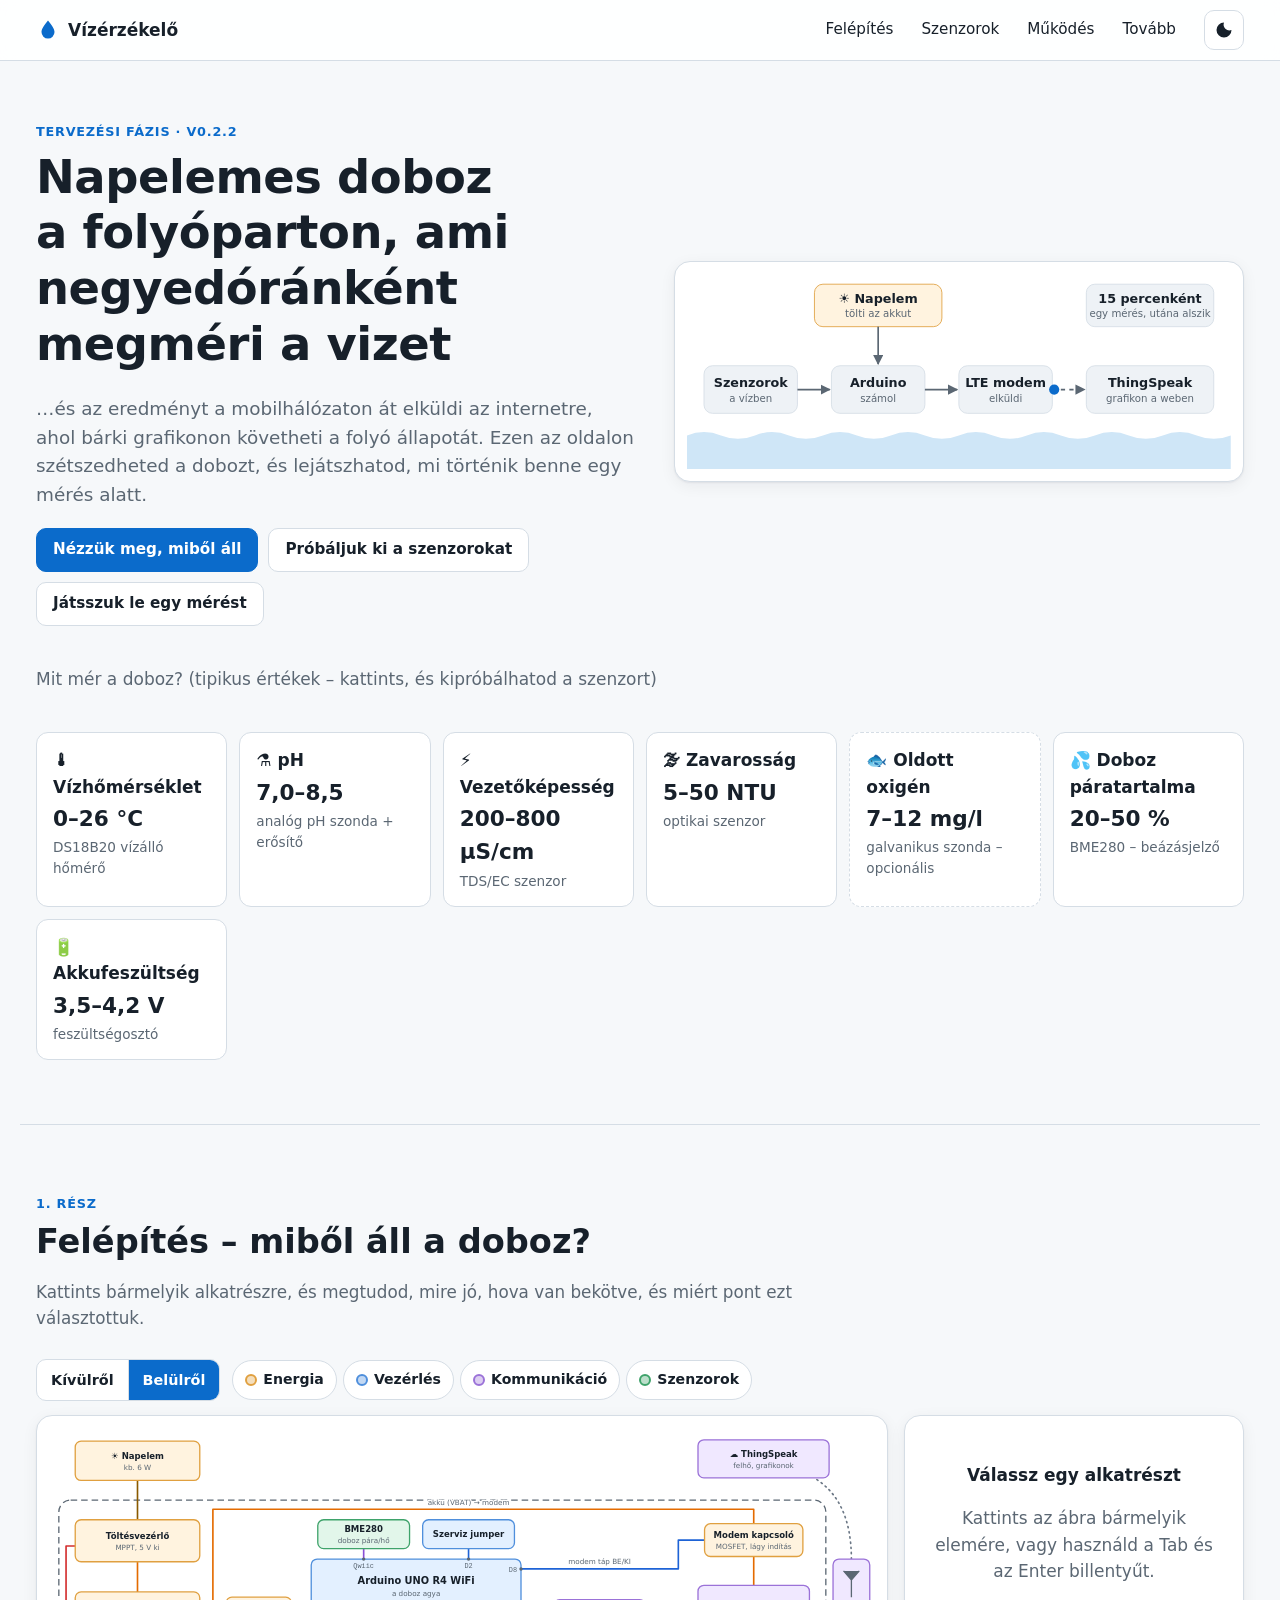
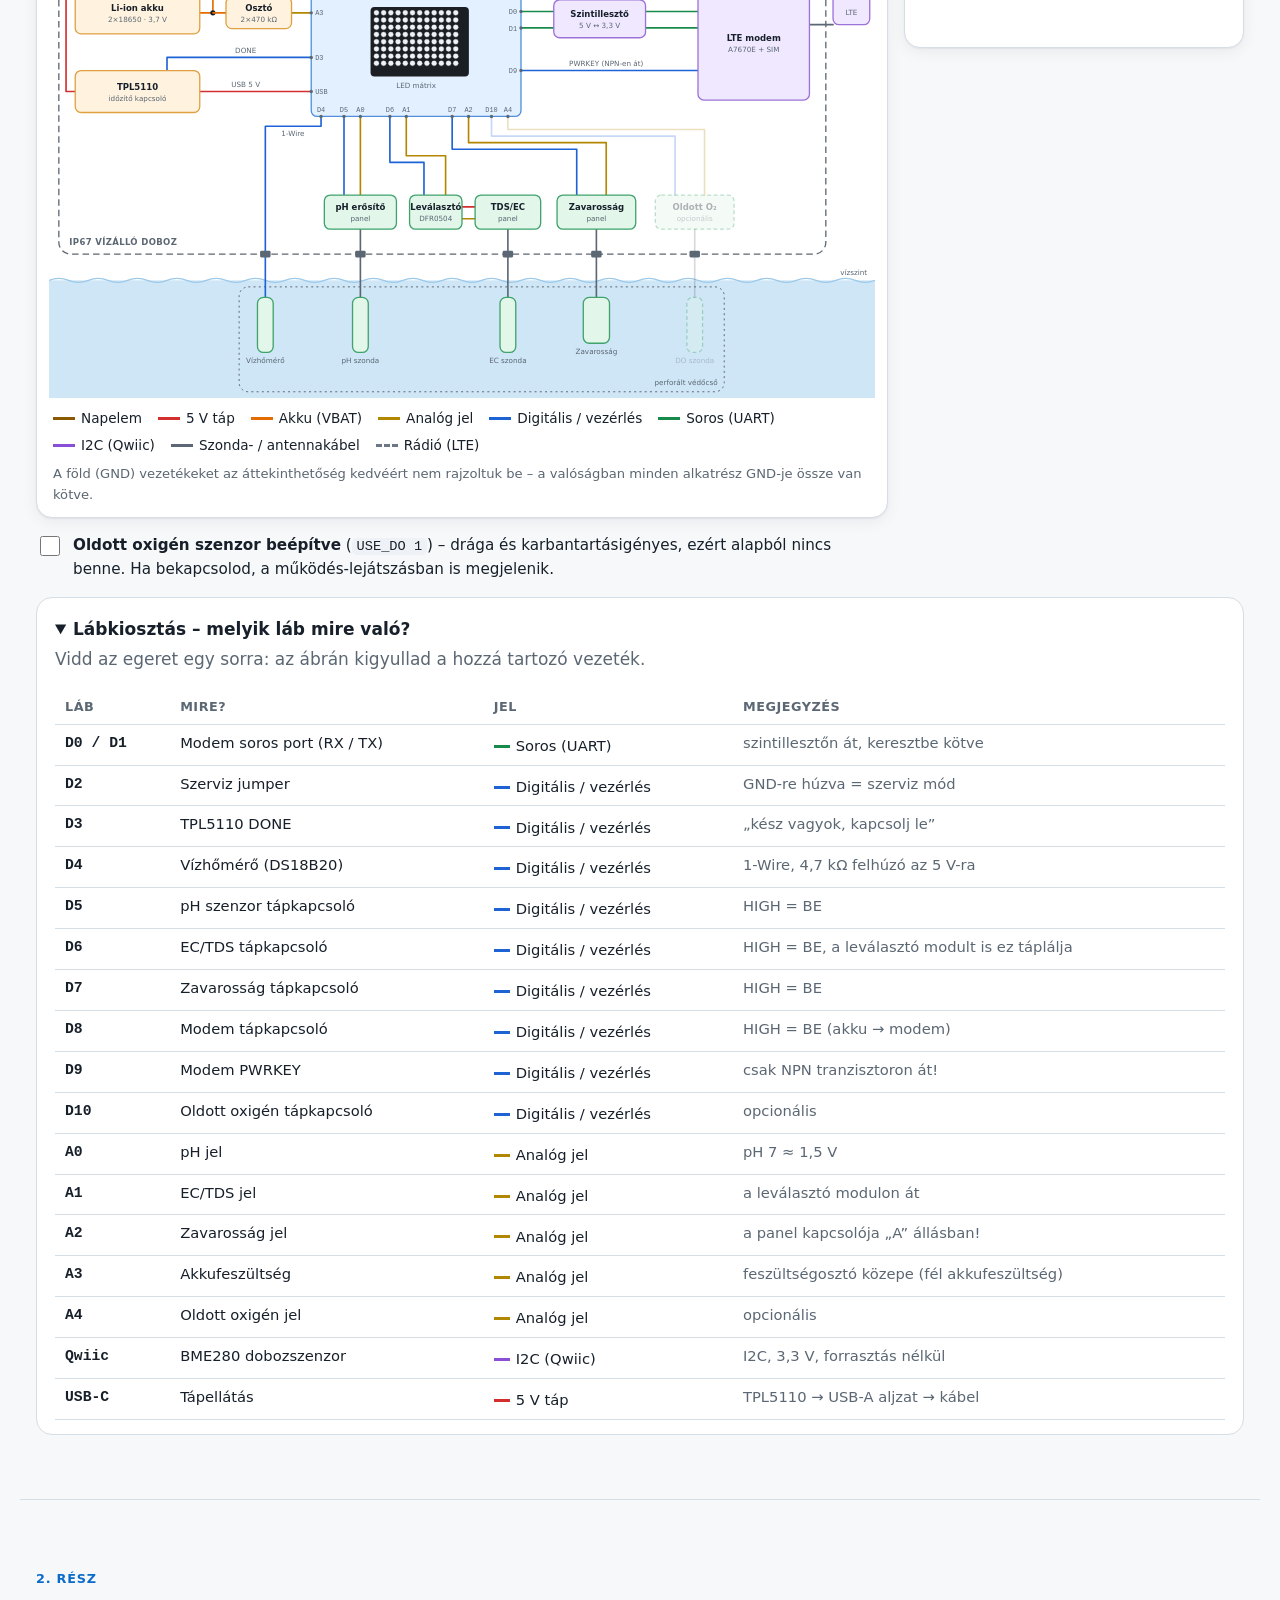
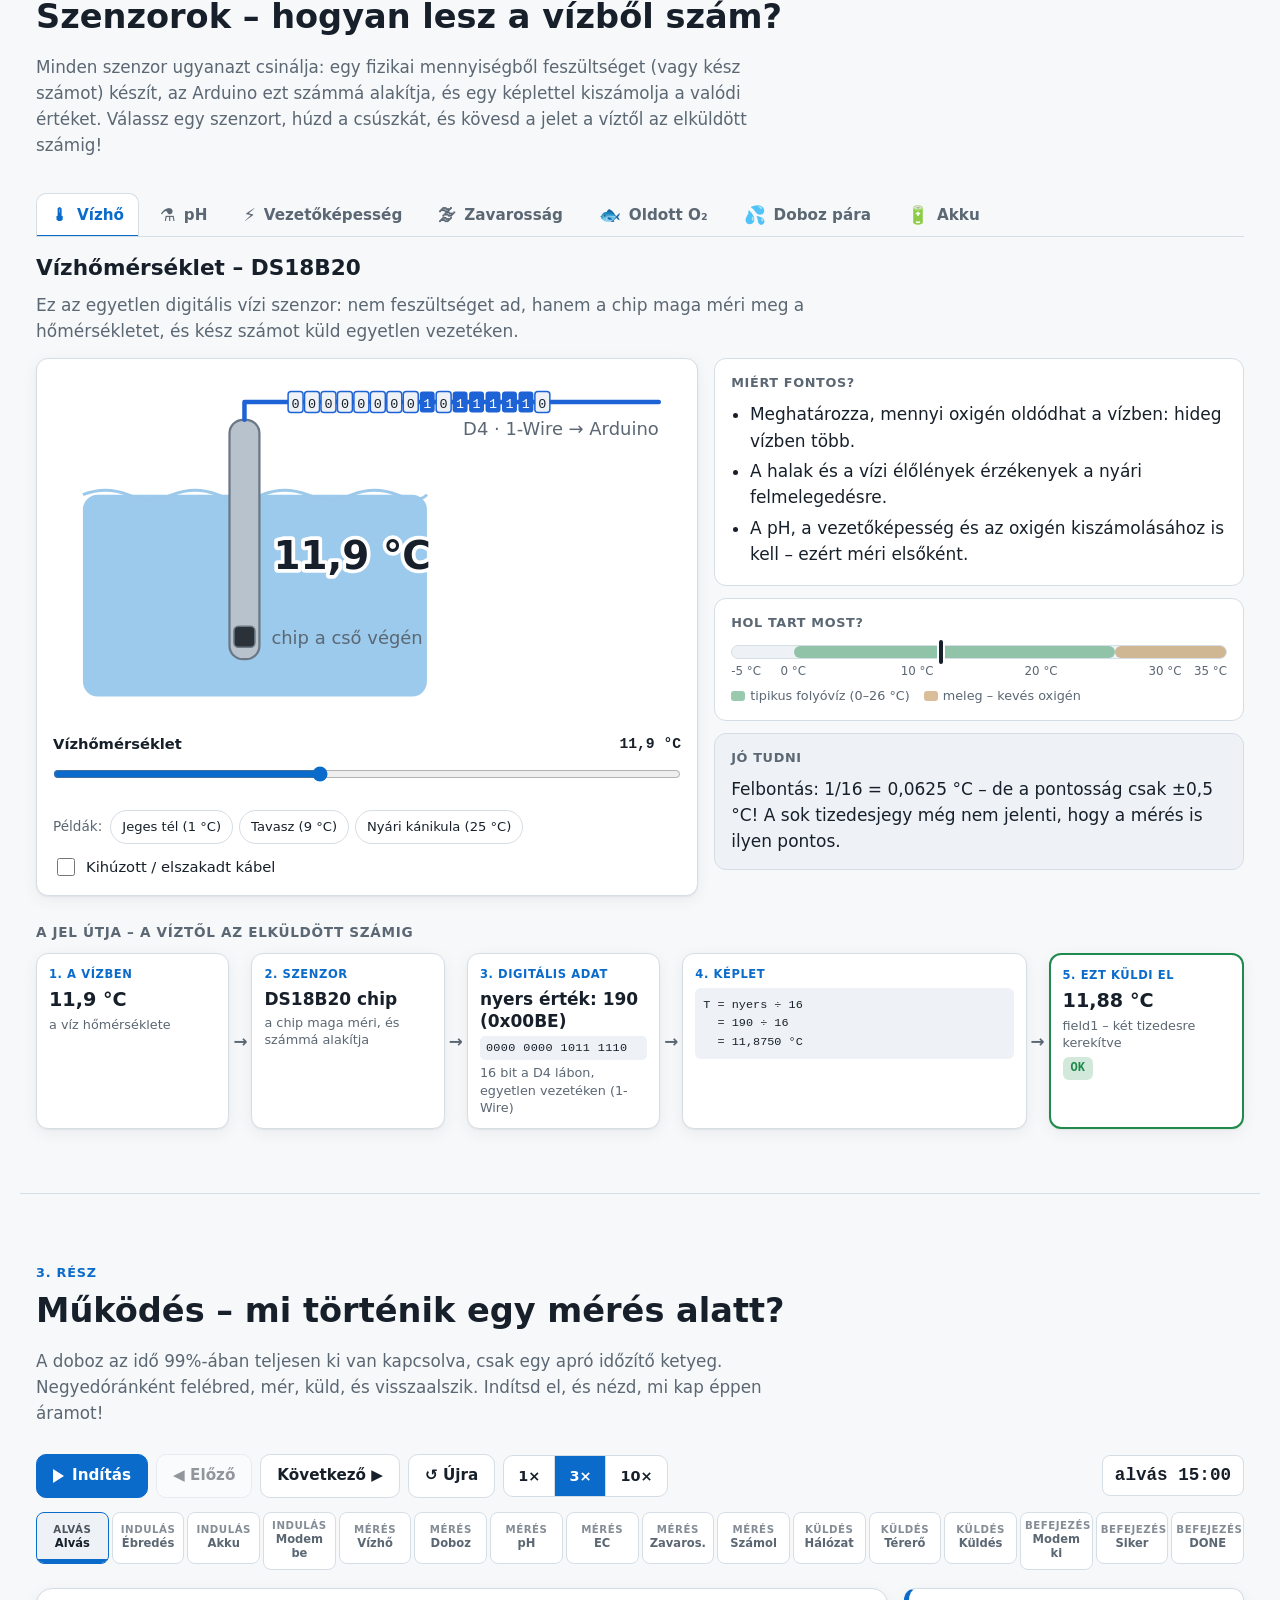
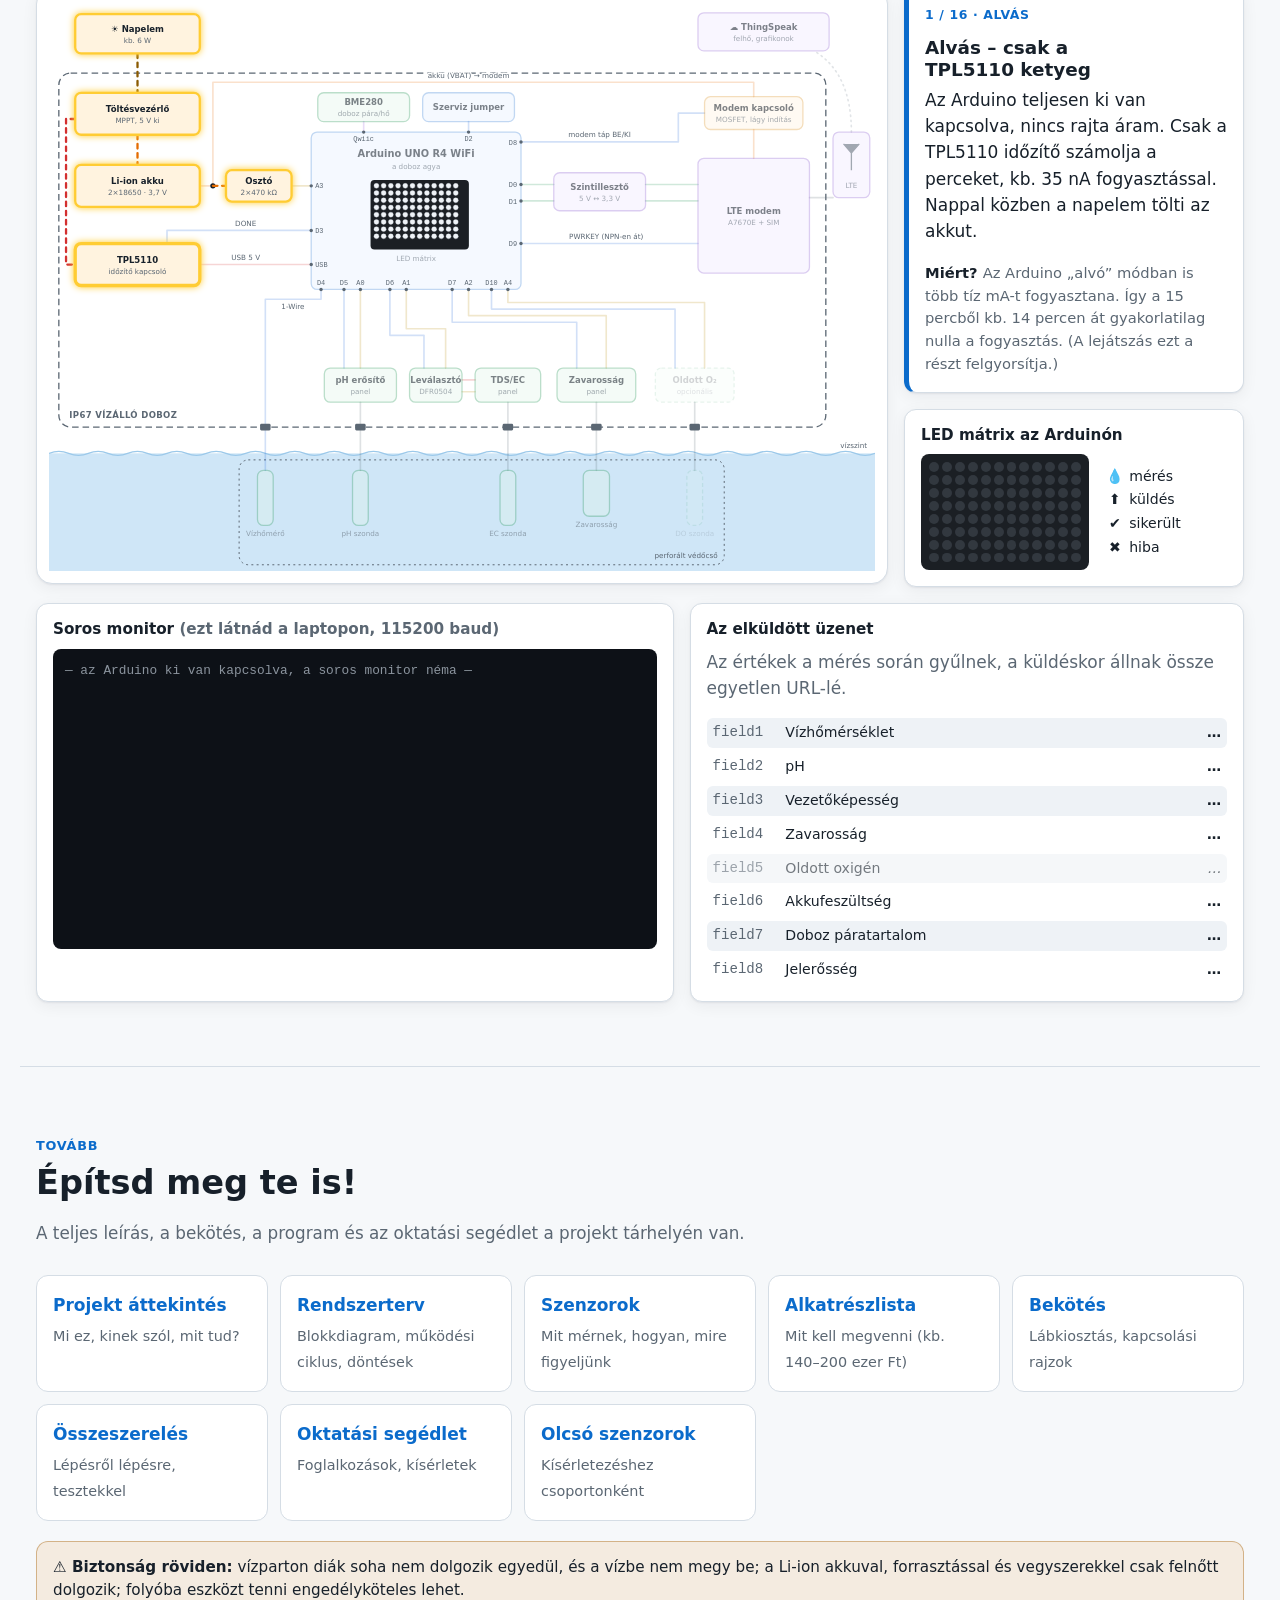
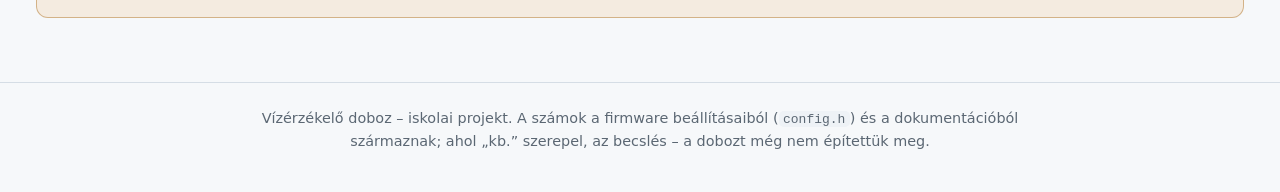
==== commit 3e65191a: "Szenzor-szimulátorok a weboldalon (M3) Új „Szenzorok” szakasz 7 szimulátorral (vízhő, pH, vezetőképe" ====
--- a/weboldal/index.html
+++ b/weboldal/index.html
@@ -7,6 +7,7 @@
   <meta name="description" content="Interaktív bemutató: miből áll és hogyan működik a napelemes, mobilhálózaton adatot küldő iskolai vízminőség-mérő doboz.">
   <link rel="stylesheet" href="css/alap.css">
   <link rel="stylesheet" href="css/szakaszok.css">
+  <link rel="stylesheet" href="css/szimulatorok.css">
   <script>
     // A téma beállítása még a rajzolás előtt, hogy ne villanjon.
     try {
@@ -26,6 +27,7 @@
       </a>
       <nav class="menu" aria-label="Fő menü">
         <a href="#felepites">Felépítés</a>
+        <a href="#szenzorok">Szenzorok</a>
         <a href="#mukodes">Működés</a>
         <a href="#tovabb">Tovább</a>
       </nav>
@@ -49,6 +51,7 @@
         </p>
         <div class="gombsor">
           <a class="gomb elsodleges" href="#felepites">Nézzük meg, miből áll</a>
+          <a class="gomb" href="#szenzorok">Próbáljuk ki a szenzorokat</a>
           <a class="gomb" href="#mukodes">Játsszuk le egy mérést</a>
         </div>
       </div>
@@ -158,10 +161,21 @@
       </details>
     </section>
 
-    <!-- ===================== 3. MŰKÖDÉS ===================== -->
+    <!-- ===================== 3. SZENZOROK ===================== -->
+    <section id="szenzorok" class="szakasz">
+      <div class="szakasz-fej">
+        <p class="cimke">2. rész</p>
+        <h2>Szenzorok – hogyan lesz a vízből szám?</h2>
+        <p>Minden szenzor ugyanazt csinálja: egy fizikai mennyiségből feszültséget (vagy kész számot) készít, az Arduino ezt számmá alakítja, és egy képlettel kiszámolja a valódi értéket. Válassz egy szenzort, húzd a csúszkát, és kövesd a jelet a víztől az elküldött számig!</p>
+      </div>
+      <div class="szenzor-fulek" role="tablist" aria-label="Szenzorok" id="szenzor-fulek"></div>
+      <div id="szenzor-panelek"></div>
+    </section>
+
+    <!-- ===================== 4. MŰKÖDÉS ===================== -->
     <section id="mukodes" class="szakasz">
       <div class="szakasz-fej">
-        <p class="cimke">2. rész</p>
+        <p class="cimke">3. rész</p>
         <h2>Működés – mi történik egy mérés alatt?</h2>
         <p>A doboz az idő 99%-ában teljesen ki van kapcsolva, csak egy apró időzítő ketyeg. Negyedóránként felébred, mér, küld, és visszaalszik. Indítsd el, és nézd, mi kap éppen áramot!</p>
       </div>
@@ -249,6 +263,18 @@
   <script src="js/komponensek/abra.js"></script>
   <script src="js/komponensek/allomas.js"></script>
   <script src="js/komponensek/ledmatrix.js"></script>
+  <script src="js/fizika/kepletek.js"></script>
+  <script src="js/komponensek/jelut.js"></script>
+  <script src="js/komponensek/szimkellekek.js"></script>
+  <script src="js/szakaszok/szenzorok.js"></script>
+  <!-- a szimulátorok ebben a sorrendben jelennek meg a füleken -->
+  <script src="js/szimulatorok/vizho.js"></script>
+  <script src="js/szimulatorok/ph.js"></script>
+  <script src="js/szimulatorok/ec.js"></script>
+  <script src="js/szimulatorok/zavarossag.js"></script>
+  <script src="js/szimulatorok/oxigen.js"></script>
+  <script src="js/szimulatorok/doboz.js"></script>
+  <script src="js/szimulatorok/akku.js"></script>
   <script src="js/szakaszok/felepites.js"></script>
   <script src="js/szakaszok/mukodes.js"></script>
   <script src="js/main.js"></script>
--- a/weboldal/css/alap.css
+++ b/weboldal/css/alap.css
@@ -161,6 +161,7 @@
 .logo { display: flex; align-items: center; gap: 8px; font-weight: 700; color: var(--szoveg); text-decoration: none; }
 .logo svg { width: 24px; height: 24px; fill: var(--kiemelt); }
 .menu { display: flex; gap: 4px; margin-left: auto; overflow-x: auto; }
+@media (max-width: 600px) { .menu { gap: 0; } .menu a { padding: 8px 6px; font-size: .84rem; } }
 .menu a {
   color: var(--szoveg); text-decoration: none; padding: 8px 12px; border-radius: 8px; white-space: nowrap; font-size: .95rem;
 }
--- a/weboldal/css/szimulatorok.css
+++ b/weboldal/css/szimulatorok.css
@@ -0,0 +1,205 @@
+/* =====================================================================
+   Szenzorok szakasz: fülek, szimulátor panelek, jelút sáv, kellékek
+   ===================================================================== */
+
+/* ---------- fülek ---------- */
+.szenzor-fulek {
+  display: flex; gap: 6px; overflow-x: auto; padding-bottom: 6px; margin-bottom: 18px;
+  border-bottom: 1px solid var(--keret);
+}
+.szenzor-ful {
+  display: inline-flex; align-items: center; gap: 8px; white-space: nowrap;
+  min-height: 44px; padding: 8px 14px; border-radius: 10px 10px 0 0;
+  border: 1px solid transparent; border-bottom: 0; background: transparent; color: var(--szoveg-halvany);
+  font: inherit; font-size: .95rem; font-weight: 600; cursor: pointer; position: relative; top: 7px;
+}
+.szenzor-ful:hover { color: var(--szoveg); background: var(--felulet-2); }
+.szenzor-ful[aria-selected="true"] {
+  color: var(--kiemelt); background: var(--felulet); border-color: var(--keret);
+  box-shadow: 0 -2px 0 var(--kiemelt) inset;
+}
+.ful-ikon { font-size: 1.1rem; }
+
+/* ---------- panel váza ---------- */
+.szim-fej { max-width: 860px; margin-bottom: 14px; }
+.szim-fej h3 { font-size: 1.35rem; display: flex; align-items: center; gap: 10px; flex-wrap: wrap; }
+.szim-fej p { color: var(--szoveg-halvany); margin: 0; }
+.opcio-jel { font-size: .75rem; font-weight: 700; padding: 3px 8px; border-radius: 999px; border: 1px dashed var(--szoveg-halvany); color: var(--szoveg-halvany); }
+
+.szim-racs { display: grid; grid-template-columns: minmax(0, 1.25fr) minmax(0, 1fr); gap: 16px; align-items: start; }
+.szim-bal { display: flex; flex-direction: column; gap: 14px; }
+.szim-svg { width: 100%; height: auto; display: block; font-family: var(--betu); }
+.szim-vezerlok { display: flex; flex-direction: column; gap: 12px; }
+.szim-info { display: flex; flex-direction: column; gap: 12px; }
+.info-blokk { background: var(--felulet); border: 1px solid var(--keret); border-radius: var(--kerekites); padding: 14px 16px; }
+.info-blokk h4 { font-size: .8rem; text-transform: uppercase; letter-spacing: .05em; color: var(--szoveg-halvany); margin: 0 0 8px; }
+.info-blokk p { margin: 0; }
+.info-blokk ul { margin: 0; padding-left: 1.1em; }
+.info-blokk li { margin-bottom: 4px; }
+.info-blokk.halvany-blokk { background: var(--felulet-2); }
+.szim-alcim { font-size: .85rem; text-transform: uppercase; letter-spacing: .05em; color: var(--szoveg-halvany); margin: 26px 0 10px; }
+.szim-extra { display: grid; grid-template-columns: repeat(auto-fit, minmax(min(100%, 420px), 1fr)); gap: 16px; margin-top: 18px; }
+.szim-extra:empty { display: none; }
+.extra-doboz h4 { font-size: 1.05rem; margin: 0 0 6px; }
+
+/* ---------- csúszka, gombok, kapcsolók ---------- */
+.csuszka-fej { display: flex; justify-content: space-between; gap: 10px; font-size: .92rem; margin-bottom: 2px; }
+.csuszka-fej label { font-weight: 600; }
+.csuszka-fej output { font-family: var(--kod); font-weight: 700; font-variant-numeric: tabular-nums; }
+.csuszka input[type="range"] { width: 100%; accent-color: var(--kiemelt); min-height: 32px; margin: 0; }
+.gombsor-kicsi, .sor-cimkevel { display: flex; flex-wrap: wrap; gap: 6px; align-items: center; }
+.gombsor-cim { font-size: .85rem; color: var(--szoveg-halvany); margin-right: 2px; }
+.kis-gomb {
+  border: 1px solid var(--keret); background: var(--felulet); color: var(--szoveg); border-radius: 999px;
+  font: inherit; font-size: .82rem; padding: 6px 11px; min-height: 34px; cursor: pointer;
+}
+.kis-gomb:hover { border-color: var(--kiemelt); color: var(--kiemelt); }
+.kis-kapcsolo { display: flex; gap: 8px; align-items: flex-start; font-size: .92rem; cursor: pointer; }
+.kis-kapcsolo input { width: 18px; height: 18px; margin-top: 2px; accent-color: var(--kiemelt); flex: none; }
+.kis-kapcsolo input:disabled + span { opacity: .45; }
+.valto.kicsi .valto-gomb { font-size: .82rem; padding: 6px 10px; min-height: 34px; }
+
+/* ---------- tipikus tartomány sáv ---------- */
+.tsav-keret { padding-top: 4px; }
+.tsav { position: relative; height: 14px; border-radius: 7px; background: var(--felulet-2); border: 1px solid var(--keret); }
+.tsav-zona { position: absolute; top: 0; bottom: 0; border-radius: 6px; }
+.tsav-zona.jo { background: color-mix(in srgb, var(--siker) 45%, transparent); }
+.tsav-zona.figyel { background: color-mix(in srgb, var(--figyelem) 40%, transparent); }
+.tsav-zona.rossz { background: color-mix(in srgb, var(--hiba) 40%, transparent); }
+.tsav-jelzo {
+  position: absolute; top: -6px; width: 4px; height: 24px; margin-left: -2px; border-radius: 2px;
+  background: var(--szoveg); box-shadow: 0 0 0 2px var(--felulet); transition: left .15s;
+}
+.tsav-skala { position: relative; height: 18px; font-size: .74rem; color: var(--szoveg-halvany); margin-top: 3px; }
+.tsav-skala span { position: absolute; transform: translateX(-50%); white-space: nowrap; }
+.tsav-skala span:first-child { transform: none; }
+.tsav-skala span:last-child { transform: translateX(-100%); }
+.tsav-jelmagy { display: flex; flex-wrap: wrap; gap: 4px 14px; font-size: .8rem; margin-top: 6px; color: var(--szoveg-halvany); }
+.tsav-jelmagy span { display: inline-flex; align-items: center; gap: 5px; }
+.tsav-jelmagy i { position: static; display: inline-block; width: 14px; height: 10px; border-radius: 3px; }
+
+/* ---------- jelút ---------- */
+.jelut { display: flex; gap: 22px; align-items: stretch; }
+.jelut > .jl-lepes { flex: 1 1 0; }
+.jelut > .jl-keplet { flex: 1.9 1 0; }
+.jl-lepes {
+  position: relative; display: flex; flex-direction: column; gap: 4px; min-width: 0;
+  background: var(--felulet); border: 1px solid var(--keret); border-radius: var(--kerekites); padding: 12px;
+  box-shadow: var(--arnyek);
+}
+.jl-lepes:not(:last-child)::after {
+  content: "→"; position: absolute; right: -19px; top: 50%; transform: translateY(-50%);
+  color: var(--szoveg-halvany); font-weight: 700; font-size: 1.05rem;
+}
+.jl-cim { font-size: .72rem; font-weight: 700; text-transform: uppercase; letter-spacing: .05em; color: var(--kiemelt); }
+.jl-lab { color: var(--szoveg-halvany); }
+.jl-nagy { font-size: 1.2rem; font-weight: 700; font-variant-numeric: tabular-nums; line-height: 1.25; overflow-wrap: anywhere; }
+.jl-kozep { font-weight: 600; line-height: 1.3; }
+.jl-al { font-size: .8rem; color: var(--szoveg-halvany); line-height: 1.35; }
+.jl-mero { height: 10px; border-radius: 5px; background: var(--felulet-2); border: 1px solid var(--keret); overflow: hidden; margin-top: 4px; }
+.jl-mero-tolt { height: 100%; background: var(--v-analog); transition: width .15s; }
+.jl-skala { display: flex; justify-content: space-between; font-size: .7rem; color: var(--szoveg-halvany); }
+.jl-bitek { font-size: .74rem; background: var(--felulet-2); padding: 3px 6px; border-radius: 5px; letter-spacing: .03em; overflow-wrap: anywhere; }
+.jl-mintak { width: 100%; height: 30px; display: block; }
+.jl-minta-tart { fill: var(--kiemelt); }
+.jl-minta-dob { fill: var(--szoveg-halvany); opacity: .4; }
+.jl-keplet-kod { display: block; font-size: .74rem; line-height: 1.55; white-space: pre-wrap; background: var(--felulet-2); padding: 8px; border-radius: 6px; overflow-wrap: anywhere; }
+.jl-eredmeny { border-width: 2px; }
+.jl-eredmeny[data-allapot="ok"] { border-color: var(--siker); }
+.jl-eredmeny[data-allapot="figyelem"] { border-color: var(--figyelem); }
+.jl-eredmeny[data-allapot="hiba"] { border-color: var(--hiba); }
+.jl-jelzes { align-self: flex-start; font-family: var(--kod); font-size: .75rem; font-weight: 700; padding: 2px 8px; border-radius: 6px; margin-top: 2px; }
+[data-allapot="ok"] .jl-jelzes { background: color-mix(in srgb, var(--siker) 20%, transparent); color: var(--siker); }
+[data-allapot="figyelem"] .jl-jelzes { background: color-mix(in srgb, var(--figyelem) 20%, transparent); color: var(--figyelem); }
+[data-allapot="hiba"] .jl-jelzes { background: color-mix(in srgb, var(--hiba) 20%, transparent); color: var(--hiba); }
+
+/* ---------- pH kalibrálás ---------- */
+.kal-racs { display: grid; grid-template-columns: 1fr; gap: 12px; }
+.kal-diagram { max-width: 460px; }
+.kal-racs .gombsor { margin-bottom: 10px; }
+.kal-racs .gomb { font-size: .85rem; min-height: 40px; padding: 6px 12px; }
+.kal-allapot { font-weight: 600; margin: 10px 0 6px; }
+.kal-ertekek { margin: 0 0 10px; padding-left: 1.1em; font-size: .9rem; font-family: var(--kod); }
+.kal-ertekek .figyel, .elteres .figyel { color: var(--figyelem); }
+.elteres { display: flex; flex-wrap: wrap; gap: 6px 16px; font-size: .95rem; }
+.elteres .jo { color: var(--siker); }
+.kal-diagram { width: 100%; height: auto; background: var(--felulet-2); border-radius: 8px; font-family: var(--betu); }
+.tengely { stroke: var(--szoveg-halvany); stroke-width: 1; }
+.vonal-valodi { stroke: var(--szoveg-halvany); stroke-width: 2; stroke-dasharray: 5 4; }
+.vonal-kal { stroke: var(--kiemelt); stroke-width: 2.5; }
+.vonal-hiba { stroke: var(--figyelem); stroke-width: 2; }
+.pont-kal { fill: var(--kiemelt); }
+.pont-most { fill: var(--figyelem); stroke: var(--felulet); stroke-width: 2; }
+
+/* ---------- a szimulátor-rajzok elemei ---------- */
+.szim-felirat { font-size: 12px; fill: var(--szoveg-halvany); }
+.szim-felirat.vastag { font-weight: 700; fill: var(--szoveg); }
+.szim-nagy { font-size: 26px; font-weight: 800; fill: var(--szoveg); paint-order: stroke; stroke: var(--felulet); stroke-width: 5px; stroke-linejoin: round; }
+.szim-nagy.kicsi { font-size: 18px; }
+.viz-test { fill: var(--viz); }
+.viz-hullam-vonal { fill: none; stroke: var(--viz-sotet); stroke-width: 2; }
+.drot { fill: none; stroke-width: 3; stroke-linecap: round; stroke-linejoin: round; }
+.drot.digitalis { stroke: var(--v-digitalis); }
+.drot.analog { stroke: var(--v-analog); }
+.drot.vbat { stroke: var(--v-vbat); }
+.drot.i2c { stroke: var(--v-i2c); }
+.drot.kabel { stroke: var(--szoveg-halvany); }
+.acel, .szonda-test { fill: #b8c2cc; stroke: #6b7785; stroke-width: 1.5; }
+.chip { fill: #2b3138; stroke: #6b7785; }
+.uveg { fill: color-mix(in srgb, #dff3ff 65%, transparent); stroke: #8fb8d6; stroke-width: 2; }
+.pohar { fill: none; stroke: var(--szoveg-halvany); stroke-width: 3; stroke-linejoin: round; }
+.panel-doboz { fill: var(--r-szenzor); stroke: var(--r-szenzor-k); stroke-width: 2; }
+.bit-1 { fill: var(--v-digitalis); }
+.bit-0 { fill: var(--felulet-2); stroke: var(--v-digitalis); stroke-width: 1; }
+.bit-szoveg { font-size: 9px; font-family: var(--kod); fill: var(--szoveg); }
+.bit-1 + .bit-szoveg { fill: #fff; }
+
+.ion-h circle { fill: #e5484d; } .ion-oh circle { fill: #3e7bfa; }
+.ion-na circle { fill: #e5484d; } .ion-cl circle { fill: #3e7bfa; }
+.molekula-o2 circle { fill: #2fa36b; }
+.ion-h text, .ion-oh text, .ion-na text, .ion-cl text, .molekula-o2 text { fill: #fff; font-weight: 700; font-family: var(--betu); }
+.zavar-hullam { fill: none; stroke: var(--figyelem); stroke-width: 2.5; stroke-dasharray: 4 3; }
+
+.elektroda { fill: #9aa5b1; stroke: #5b6773; }
+.polaritas { font-size: 20px; font-weight: 800; fill: var(--szoveg); }
+.aram-nyil { stroke: var(--v-5v); stroke-linecap: round; opacity: .55; }
+
+.szenzor-fej { fill: #3a4148; stroke: #20252b; stroke-width: 2; }
+.szenzor-fej + .szim-felirat.vastag { fill: #fff; }
+.ir-led { fill: #ff5a4f; filter: drop-shadow(0 0 5px #ff5a4f); }
+.vevo { fill: #ffe066; filter: drop-shadow(0 0 5px #ffe066); }
+.fenysugar { fill: #ff8a7a; }
+.ablak { fill: color-mix(in srgb, #dff3ff 70%, transparent); stroke: #8fb8d6; }
+.ablak.algas { fill: #4f7a2a; stroke: #2f4f16; }
+.iszap { fill: #7a5a2e; }
+
+.membran { fill: #333; }
+.kis-tabla { border-collapse: collapse; font-size: .88rem; width: 100%; }
+.kis-tabla th, .kis-tabla td { text-align: left; padding: 4px 8px; border-bottom: 1px solid var(--keret); }
+.kis-tabla th { font-size: .78rem; color: var(--szoveg-halvany); font-weight: 600; }
+
+.doboz-fal { fill: var(--felulet-2); stroke: var(--szoveg-halvany); stroke-width: 3; }
+.gel-felirat { fill: #fff; font-weight: 700; }
+.csepp { fill: #3e9bfa; }
+.repedes { fill: none; stroke: var(--hiba); stroke-width: 3; stroke-linejoin: round; }
+
+.akku-test { fill: var(--felulet-2); stroke: var(--szoveg-halvany); stroke-width: 3; }
+.tolt-jo { fill: var(--siker); } .tolt-figyel { fill: var(--figyelem); } .tolt-rossz { fill: var(--hiba); }
+.ellenallas { fill: #d9c49a; stroke: #8a6a3a; stroke-width: 1.5; }
+.csomopont-szim { fill: var(--szoveg); }
+
+/* ---------- keskeny képernyők ---------- */
+@media (max-width: 1100px) {
+  .jelut { display: grid; grid-template-columns: repeat(3, minmax(0, 1fr)); gap: 12px; }
+  .jelut > .jl-keplet { grid-column: span 2; }
+  .jl-lepes::after { display: none; }
+}
+@media (max-width: 980px) {
+  .szim-racs { grid-template-columns: 1fr; }
+}
+@media (max-width: 600px) {
+  .jelut { grid-template-columns: 1fr; }
+  .jelut > .jl-keplet { grid-column: auto; }
+  .jl-lepes:not(:last-child)::after { display: block; content: "↓"; right: auto; left: 50%; top: auto; bottom: -15px; transform: translateX(-50%); }
+  .jelut { gap: 18px; }
+}
